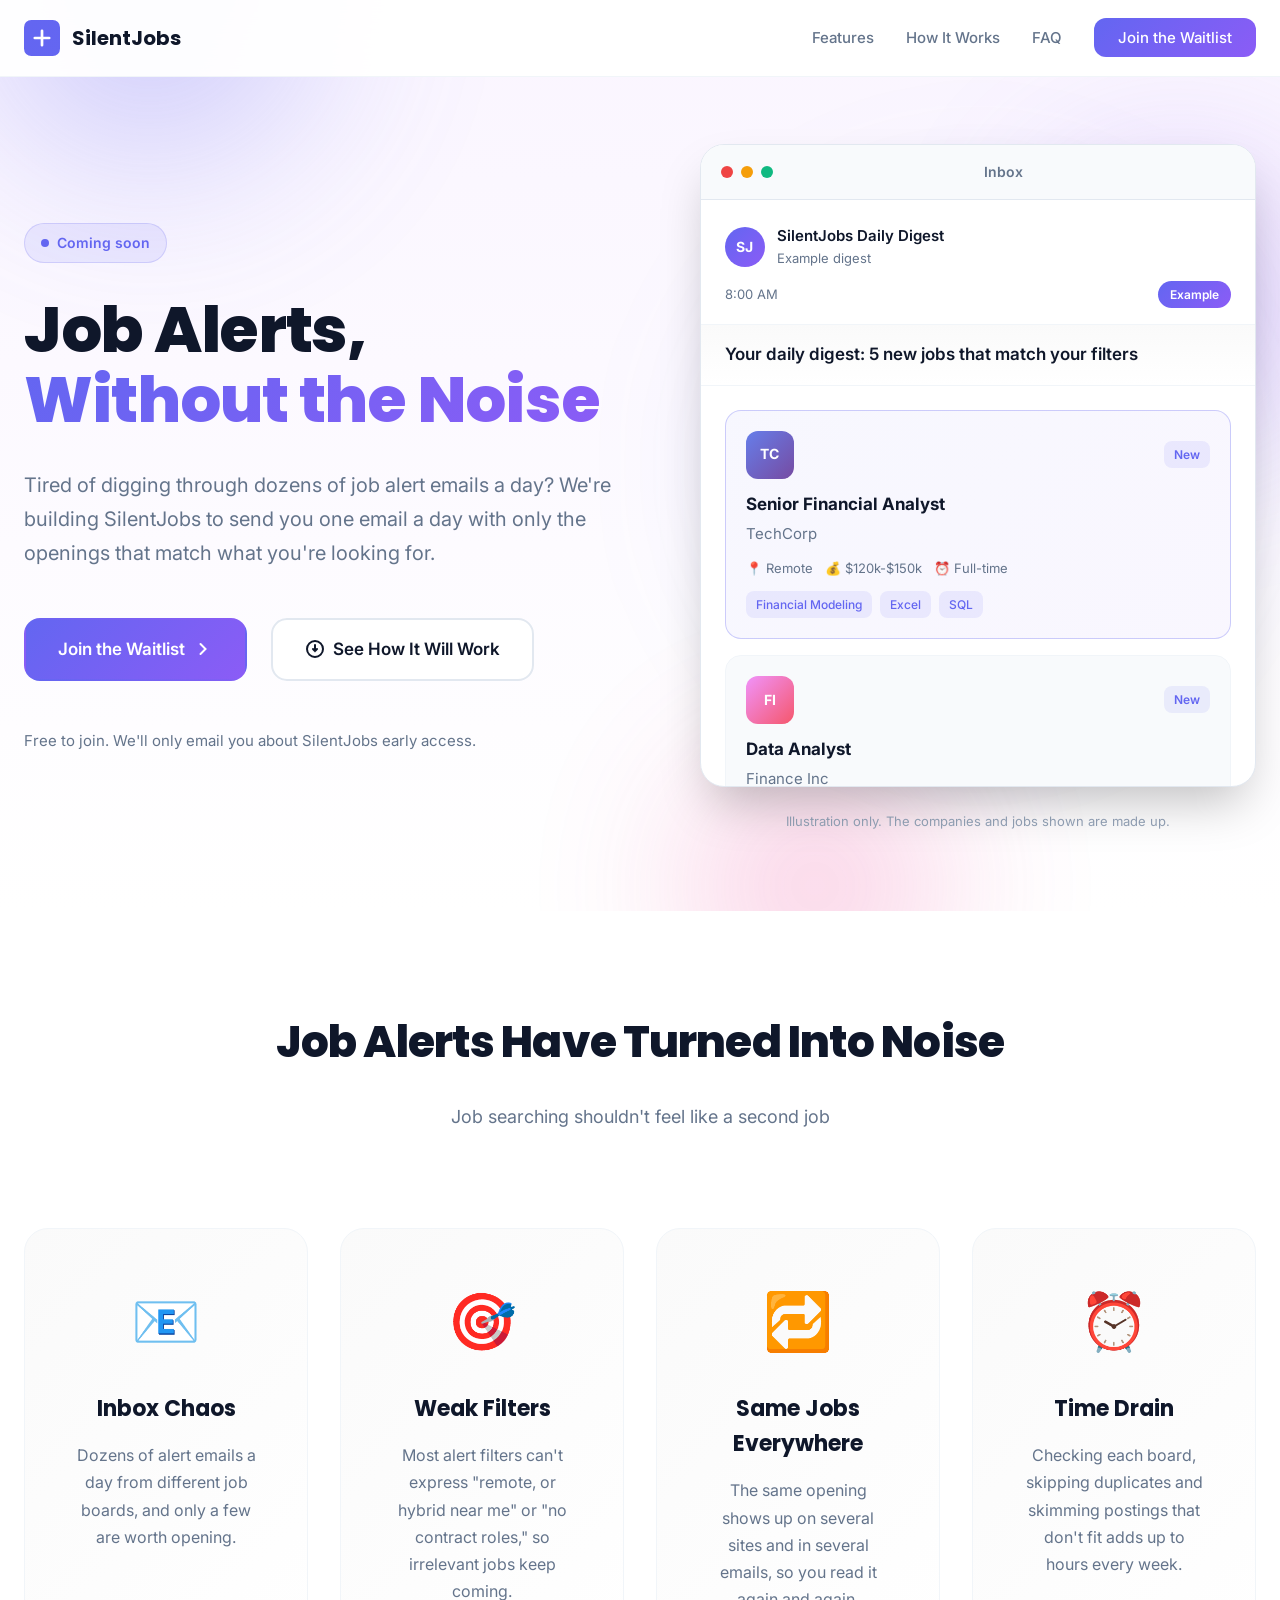
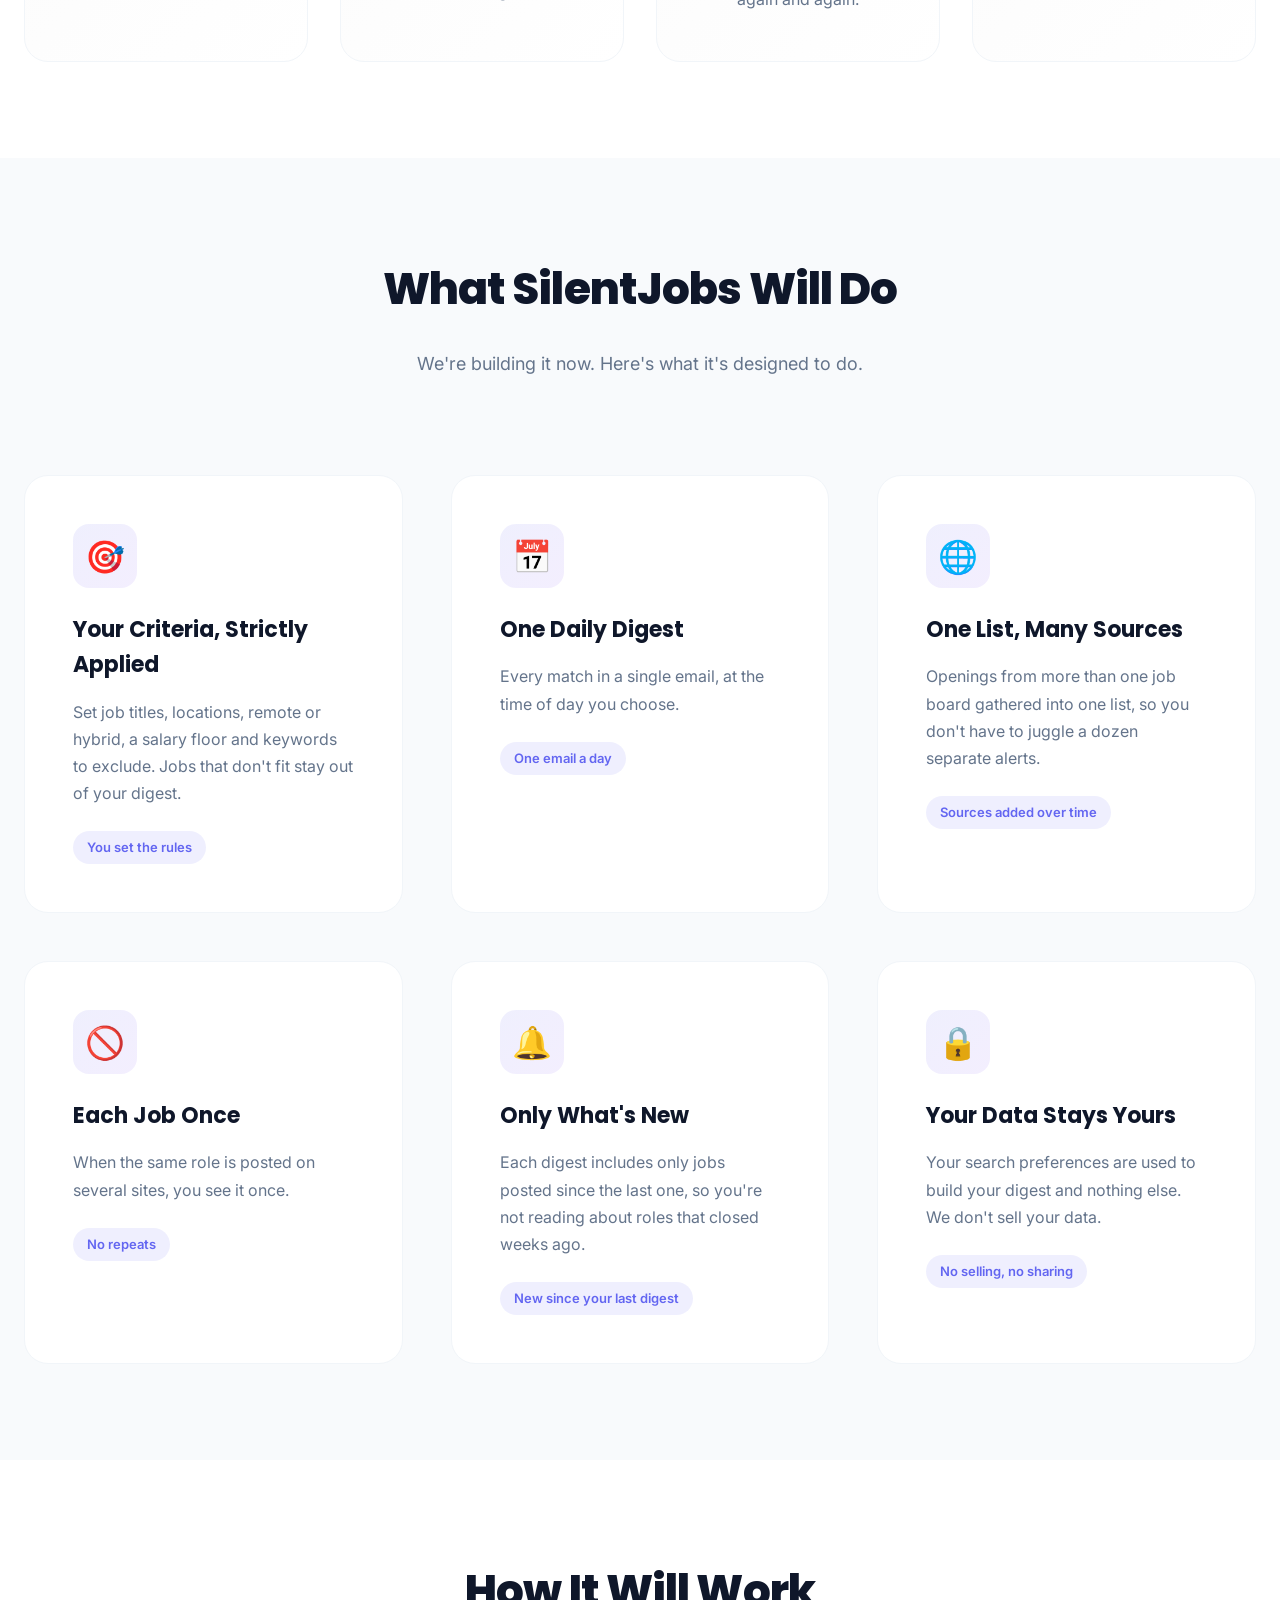
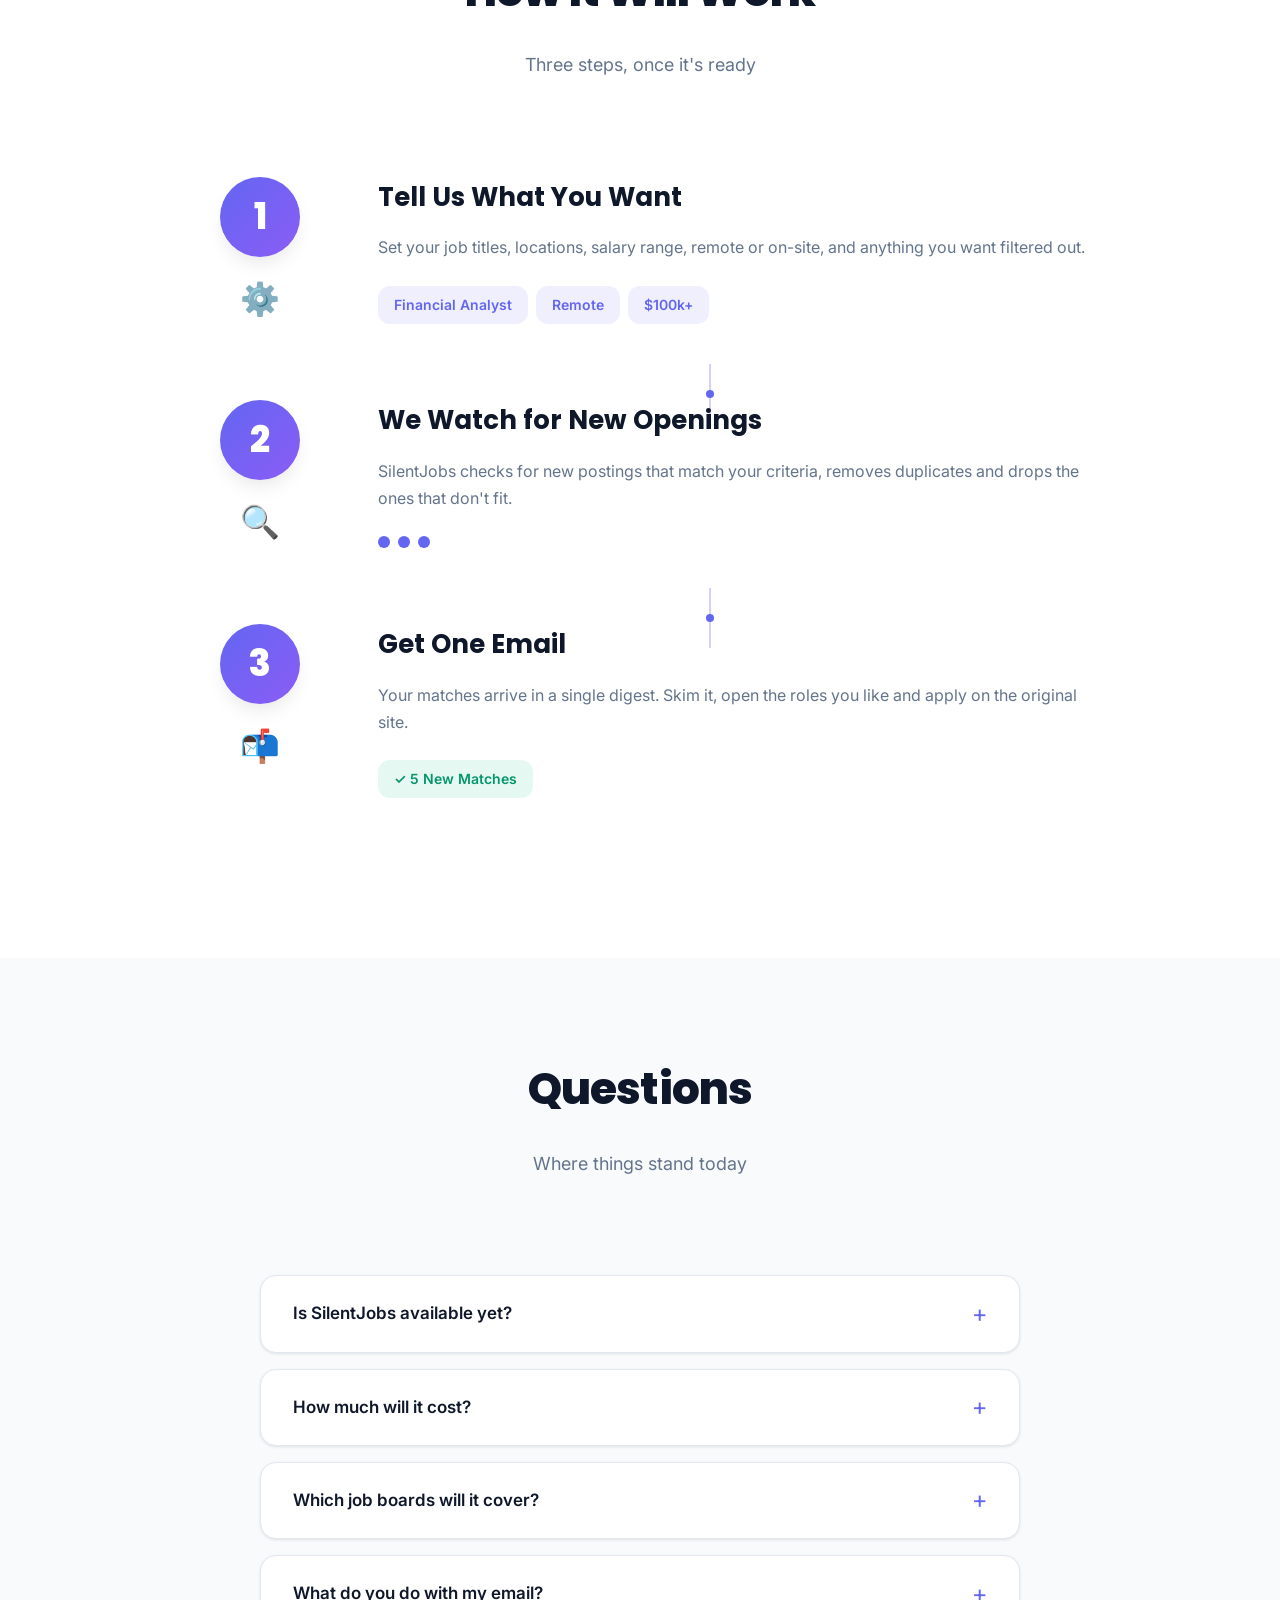
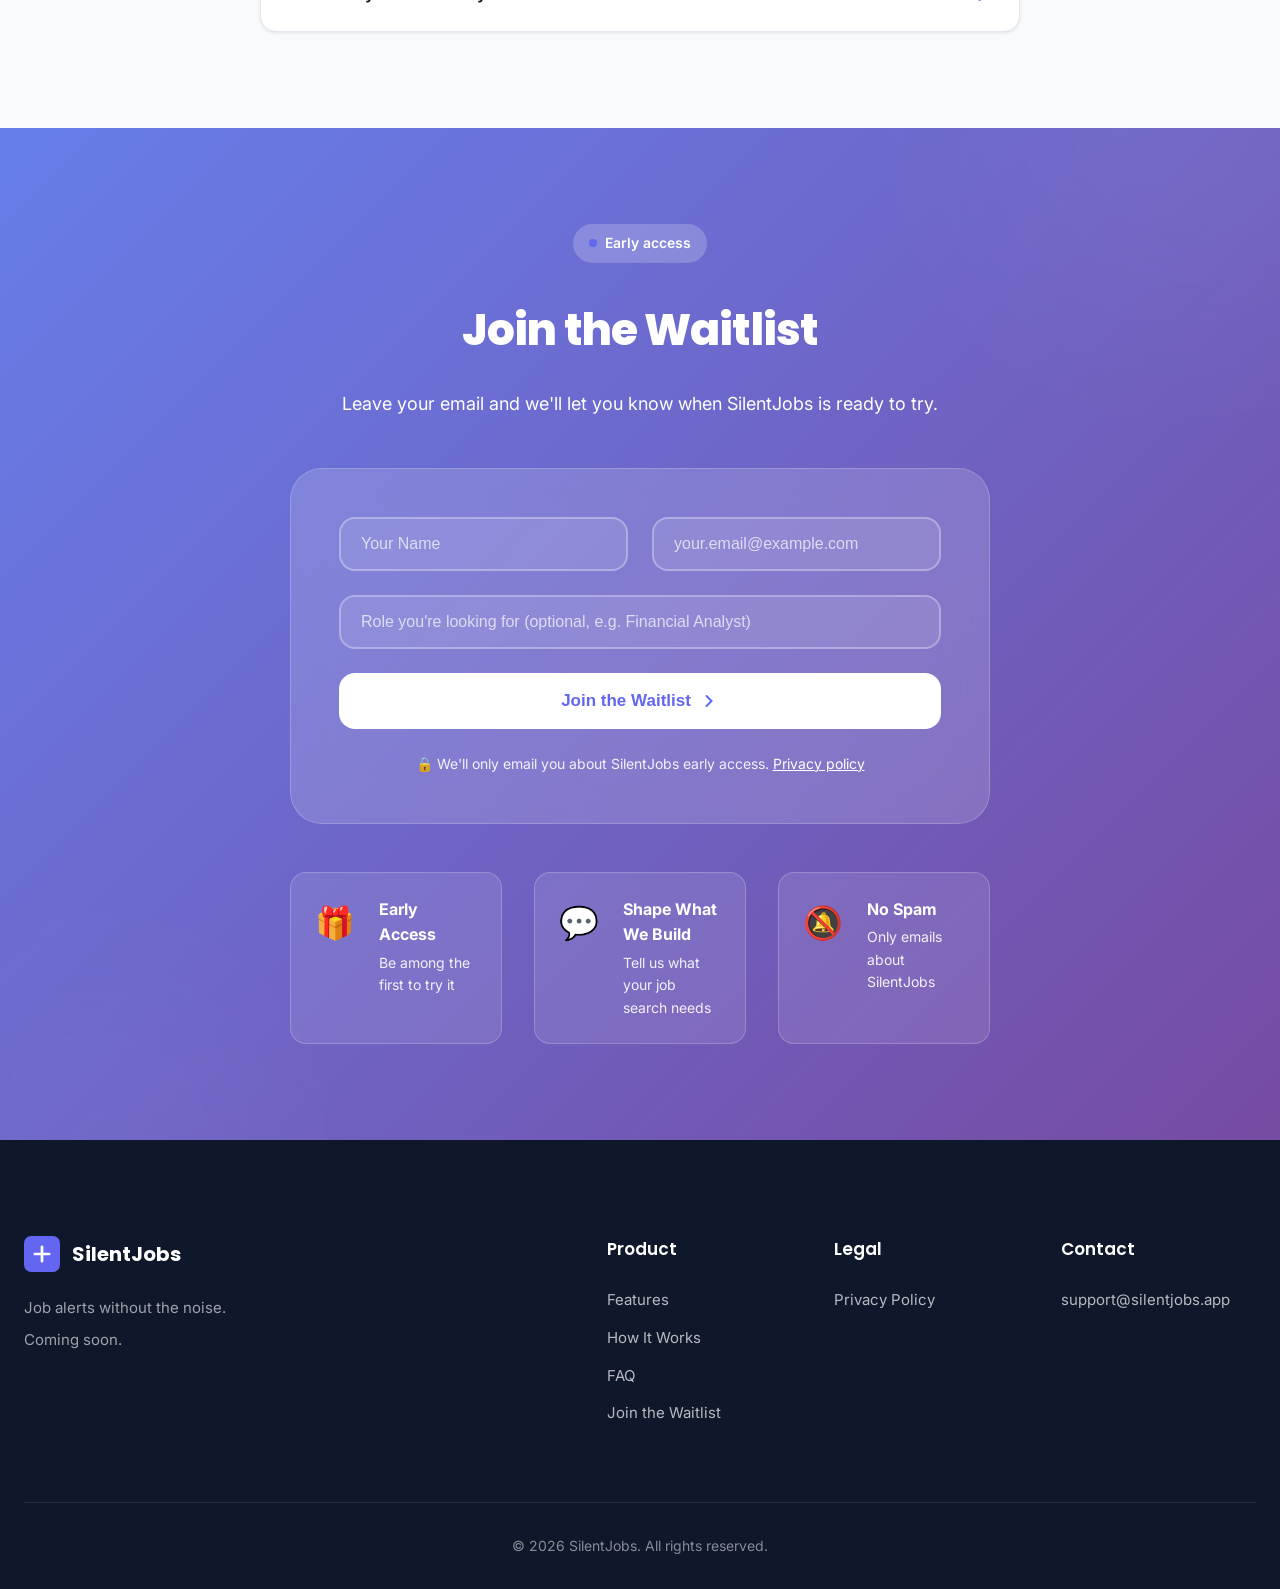
==== index.html @ 8fa4b3b9 "SilentJobs marketing site (coming-soon page and privacy policy)" ====
<!DOCTYPE html>
<html lang="en">
<head>
    <meta charset="UTF-8">
    <meta name="viewport" content="width=device-width, initial-scale=1.0">
    <meta name="description" content="SilentJobs is building a quieter job search: one daily email with only the jobs that match what you're looking for. Join the waitlist for early access.">
    <meta name="author" content="SilentJobs">

    <!-- Open Graph / Social Media -->
    <meta property="og:type" content="website">
    <meta property="og:url" content="https://silentjobs.app/">
    <meta property="og:title" content="SilentJobs - Job Alerts Without the Noise">
    <meta property="og:description" content="We're building one daily email with only the jobs that match what you want. Join the waitlist for early access.">

    <title>SilentJobs - Job Alerts Without the Noise</title>

    <link rel="stylesheet" href="styles.css">
    <link rel="preconnect" href="https://fonts.googleapis.com">
    <link rel="preconnect" href="https://fonts.gstatic.com" crossorigin>
    <link href="https://fonts.googleapis.com/css2?family=Inter:wght@300;400;500;600;700;800;900&family=Poppins:wght@600;700;800&display=swap" rel="stylesheet">
</head>
<body>
    <!-- Navigation -->
    <nav class="navbar">
        <div class="container">
            <div class="nav-content">
                <a href="#home" class="logo">
                    <svg class="logo-svg" viewBox="0 0 40 40" fill="none" xmlns="http://www.w3.org/2000/svg">
                        <rect width="40" height="40" rx="8" fill="url(#logo-gradient)"/>
                        <path d="M20 12v8m0 0v8m0-8h8m-8 0h-8" stroke="white" stroke-width="3" stroke-linecap="round"/>
                        <defs>
                            <linearGradient id="logo-gradient" x1="0" y1="0" x2="40" y2="40">
                                <stop offset="0%" stop-color="#6366f1"/>
                                <stop offset="100%" stop-color="#8b5cf6"/>
                            </linearGradient>
                        </defs>
                    </svg>
                    <span class="logo-text">SilentJobs</span>
                </a>
                <ul class="nav-links">
                    <li><a href="#features">Features</a></li>
                    <li><a href="#how-it-works">How It Works</a></li>
                    <li><a href="#faq">FAQ</a></li>
                    <li><a href="#waitlist" class="btn-nav">Join the Waitlist</a></li>
                </ul>
                <button class="mobile-menu-toggle" aria-label="Toggle menu">
                    <span></span>
                    <span></span>
                    <span></span>
                </button>
            </div>
        </div>
    </nav>

    <!-- Hero Section -->
    <section id="home" class="hero">
        <div class="hero-background">
            <div class="gradient-orb orb-1"></div>
            <div class="gradient-orb orb-2"></div>
            <div class="gradient-orb orb-3"></div>
        </div>
        <div class="container">
            <div class="hero-content">
                <div class="hero-text">
                    <div class="hero-badge">
                        <span class="badge-dot"></span>
                        Coming soon
                    </div>
                    <h1 class="hero-title">
                        Job Alerts,<br>
                        <span class="gradient-text">Without the Noise</span>
                    </h1>
                    <p class="hero-subtitle">
                        Tired of digging through dozens of job alert emails a day? We're building
                        SilentJobs to send you one email a day with only the openings that match
                        what you're looking for.
                    </p>
                    <div class="hero-cta">
                        <a href="#waitlist" class="btn-hero btn-primary">
                            <span>Join the Waitlist</span>
                            <svg width="20" height="20" viewBox="0 0 20 20" fill="none">
                                <path d="M7.5 15L12.5 10L7.5 5" stroke="currentColor" stroke-width="2" stroke-linecap="round"/>
                            </svg>
                        </a>
                        <a href="#how-it-works" class="btn-hero btn-secondary">
                            <svg width="20" height="20" viewBox="0 0 20 20" fill="none">
                                <circle cx="10" cy="10" r="8" stroke="currentColor" stroke-width="2"/>
                                <path d="M8 10L10 12L12 10M10 6V12" stroke="currentColor" stroke-width="2" stroke-linecap="round"/>
                            </svg>
                            <span>See How It Will Work</span>
                        </a>
                    </div>
                    <p class="hero-note">Free to join. We'll only email you about SilentJobs early access.</p>
                </div>
                <div class="hero-visual">
                    <div class="mockup-container" role="img" aria-label="Illustration of a SilentJobs daily digest email with example jobs">
                        <div class="email-mockup">
                            <div class="email-toolbar">
                                <div class="toolbar-dots">
                                    <span class="dot red"></span>
                                    <span class="dot yellow"></span>
                                    <span class="dot green"></span>
                                </div>
                                <div class="toolbar-title">Inbox</div>
                                <div class="toolbar-actions"></div>
                            </div>
                            <div class="email-header">
                                <div class="email-from">
                                    <div class="from-avatar">SJ</div>
                                    <div class="from-info">
                                        <div class="from-name">SilentJobs Daily Digest</div>
                                        <div class="from-email">Example digest</div>
                                    </div>
                                </div>
                                <div class="email-meta">
                                    <span class="email-time">8:00 AM</span>
                                    <span class="email-badge">Example</span>
                                </div>
                            </div>
                            <div class="email-subject">
                                Your daily digest: 5 new jobs that match your filters
                            </div>
                            <div class="email-body">
                                <div class="job-card featured">
                                    <div class="job-header">
                                        <div class="company-logo" style="background: linear-gradient(135deg, #667eea 0%, #764ba2 100%);">TC</div>
                                        <div class="job-match-badge">New</div>
                                    </div>
                                    <div class="job-title">Senior Financial Analyst</div>
                                    <div class="job-company">TechCorp</div>
                                    <div class="job-details">
                                        <span class="detail">📍 Remote</span>
                                        <span class="detail">💰 $120k-$150k</span>
                                        <span class="detail">⏰ Full-time</span>
                                    </div>
                                    <div class="job-tags">
                                        <span class="tag">Financial Modeling</span>
                                        <span class="tag">Excel</span>
                                        <span class="tag">SQL</span>
                                    </div>
                                </div>
                                <div class="job-card">
                                    <div class="job-header">
                                        <div class="company-logo" style="background: linear-gradient(135deg, #f093fb 0%, #f5576c 100%);">FI</div>
                                        <div class="job-match-badge">New</div>
                                    </div>
                                    <div class="job-title">Data Analyst</div>
                                    <div class="job-company">Finance Inc</div>
                                    <div class="job-details">
                                        <span class="detail">📍 Hybrid - NYC</span>
                                        <span class="detail">💰 $95k-$115k</span>
                                        <span class="detail">⏰ Full-time</span>
                                    </div>
                                </div>
                                <div class="job-card blur">
                                    <div class="job-header">
                                        <div class="company-logo" style="background: linear-gradient(135deg, #4facfe 0%, #00f2fe 100%);">BC</div>
                                        <div class="job-match-badge">New</div>
                                    </div>
                                    <div class="job-title">Financial Planning Analyst</div>
                                    <div class="job-company">Bank Corp</div>
                                    <div class="job-details">
                                        <span class="detail">📍 Boston, MA</span>
                                        <span class="detail">💰 $85k-$105k</span>
                                    </div>
                                </div>
                            </div>
                        </div>
                        <div class="mockup-glow"></div>
                    </div>
                    <p class="mockup-caption">Illustration only. The companies and jobs shown are made up.</p>
                </div>
            </div>
        </div>
    </section>

    <!-- Problem Section -->
    <section class="problem-section">
        <div class="container">
            <div class="section-header">
                <h2 class="section-title">Job Alerts Have Turned Into Noise</h2>
                <p class="section-subtitle">Job searching shouldn't feel like a second job</p>
            </div>
            <div class="problems-grid">
                <div class="problem-card">
                    <div class="problem-icon">📧</div>
                    <h3>Inbox Chaos</h3>
                    <p>Dozens of alert emails a day from different job boards, and only a few are worth opening.</p>
                </div>
                <div class="problem-card">
                    <div class="problem-icon">🎯</div>
                    <h3>Weak Filters</h3>
                    <p>Most alert filters can't express "remote, or hybrid near me" or "no contract roles," so irrelevant jobs keep coming.</p>
                </div>
                <div class="problem-card">
                    <div class="problem-icon">🔁</div>
                    <h3>Same Jobs Everywhere</h3>
                    <p>The same opening shows up on several sites and in several emails, so you read it again and again.</p>
                </div>
                <div class="problem-card">
                    <div class="problem-icon">⏰</div>
                    <h3>Time Drain</h3>
                    <p>Checking each board, skipping duplicates and skimming postings that don't fit adds up to hours every week.</p>
                </div>
            </div>
        </div>
    </section>

    <!-- Features Section -->
    <section id="features" class="features-section">
        <div class="container">
            <div class="section-header">
                <h2 class="section-title">What SilentJobs Will Do</h2>
                <p class="section-subtitle">We're building it now. Here's what it's designed to do.</p>
            </div>

            <div class="features-grid">
                <div class="feature-card">
                    <div class="feature-icon-wrapper">
                        <div class="feature-icon">🎯</div>
                    </div>
                    <h3>Your Criteria, Strictly Applied</h3>
                    <p>Set job titles, locations, remote or hybrid, a salary floor and keywords to exclude. Jobs that don't fit stay out of your digest.</p>
                    <div class="feature-highlight">You set the rules</div>
                </div>

                <div class="feature-card">
                    <div class="feature-icon-wrapper">
                        <div class="feature-icon">📅</div>
                    </div>
                    <h3>One Daily Digest</h3>
                    <p>Every match in a single email, at the time of day you choose.</p>
                    <div class="feature-highlight">One email a day</div>
                </div>

                <div class="feature-card">
                    <div class="feature-icon-wrapper">
                        <div class="feature-icon">🌐</div>
                    </div>
                    <h3>One List, Many Sources</h3>
                    <p>Openings from more than one job board gathered into one list, so you don't have to juggle a dozen separate alerts.</p>
                    <div class="feature-highlight">Sources added over time</div>
                </div>

                <div class="feature-card">
                    <div class="feature-icon-wrapper">
                        <div class="feature-icon">🚫</div>
                    </div>
                    <h3>Each Job Once</h3>
                    <p>When the same role is posted on several sites, you see it once.</p>
                    <div class="feature-highlight">No repeats</div>
                </div>

                <div class="feature-card">
                    <div class="feature-icon-wrapper">
                        <div class="feature-icon">🔔</div>
                    </div>
                    <h3>Only What's New</h3>
                    <p>Each digest includes only jobs posted since the last one, so you're not reading about roles that closed weeks ago.</p>
                    <div class="feature-highlight">New since your last digest</div>
                </div>

                <div class="feature-card">
                    <div class="feature-icon-wrapper">
                        <div class="feature-icon">🔒</div>
                    </div>
                    <h3>Your Data Stays Yours</h3>
                    <p>Your search preferences are used to build your digest and nothing else. We don't sell your data.</p>
                    <div class="feature-highlight">No selling, no sharing</div>
                </div>
            </div>
        </div>
    </section>

    <!-- How It Works Section -->
    <section id="how-it-works" class="how-it-works-section">
        <div class="container">
            <div class="section-header">
                <h2 class="section-title">How It Will Work</h2>
                <p class="section-subtitle">Three steps, once it's ready</p>
            </div>
            <div class="steps-container">
                <div class="step">
                    <div class="step-visual">
                        <div class="step-number">1</div>
                        <div class="step-icon">⚙️</div>
                    </div>
                    <div class="step-content">
                        <h3>Tell Us What You Want</h3>
                        <p>Set your job titles, locations, salary range, remote or on-site, and anything you want filtered out.</p>
                        <div class="step-example">
                            <span class="example-tag">Financial Analyst</span>
                            <span class="example-tag">Remote</span>
                            <span class="example-tag">$100k+</span>
                        </div>
                    </div>
                </div>

                <div class="step-connector">
                    <div class="connector-line"></div>
                    <div class="connector-dot"></div>
                </div>

                <div class="step">
                    <div class="step-visual">
                        <div class="step-number">2</div>
                        <div class="step-icon">🔍</div>
                    </div>
                    <div class="step-content">
                        <h3>We Watch for New Openings</h3>
                        <p>SilentJobs checks for new postings that match your criteria, removes duplicates and drops the ones that don't fit.</p>
                        <div class="step-example">
                            <div class="search-animation">
                                <span class="search-dot"></span>
                                <span class="search-dot"></span>
                                <span class="search-dot"></span>
                            </div>
                        </div>
                    </div>
                </div>

                <div class="step-connector">
                    <div class="connector-line"></div>
                    <div class="connector-dot"></div>
                </div>

                <div class="step">
                    <div class="step-visual">
                        <div class="step-number">3</div>
                        <div class="step-icon">📬</div>
                    </div>
                    <div class="step-content">
                        <h3>Get One Email</h3>
                        <p>Your matches arrive in a single digest. Skim it, open the roles you like and apply on the original site.</p>
                        <div class="step-example">
                            <span class="example-tag success">✓ 5 New Matches</span>
                        </div>
                    </div>
                </div>
            </div>
        </div>
    </section>

    <!-- FAQ Section -->
    <section id="faq" class="faq-section">
        <div class="container">
            <div class="section-header">
                <h2 class="section-title">Questions</h2>
                <p class="section-subtitle">Where things stand today</p>
            </div>
            <div class="faq-list">
                <details class="faq-item">
                    <summary>Is SilentJobs available yet?</summary>
                    <p>Not yet. We're building it now. Join the waitlist and we'll email you when early access opens.</p>
                </details>
                <details class="faq-item">
                    <summary>How much will it cost?</summary>
                    <p>We haven't set pricing. Joining the waitlist is free and doesn't commit you to anything.</p>
                </details>
                <details class="faq-item">
                    <summary>Which job boards will it cover?</summary>
                    <p>We'll share the first supported sources when early access opens.</p>
                </details>
                <details class="faq-item">
                    <summary>What do you do with my email?</summary>
                    <p>We use it only to contact you about SilentJobs early access. We don't sell or share it, and you can ask us to delete it at any time. Details are in our <a href="privacy.html">privacy policy</a>.</p>
                </details>
            </div>
        </div>
    </section>

    <!-- Waitlist Section -->
    <section id="waitlist" class="waitlist-section">
        <div class="cta-background">
            <div class="gradient-orb orb-4"></div>
            <div class="gradient-orb orb-5"></div>
        </div>
        <div class="container">
            <div class="waitlist-content">
                <div class="waitlist-header">
                    <span class="waitlist-badge">
                        <span class="badge-dot"></span>
                        Early access
                    </span>
                    <h2 class="section-title">Join the Waitlist</h2>
                    <p class="section-subtitle">Leave your email and we'll let you know when SilentJobs is ready to try.</p>
                </div>

                <!--
                    The form posts to the URL in its action attribute. Set it to a form
                    endpoint (for example https://formspree.io/f/your-form-id) before launch.
                    While it is empty, submitting shows "Signups aren't open yet" and
                    nothing is collected.
                -->
                <form class="waitlist-form" id="waitlistForm" action="" method="post">
                    <div class="form-row">
                        <div class="form-group">
                            <input type="text" id="name" name="name" placeholder="Your Name" autocomplete="name" required>
                        </div>
                        <div class="form-group">
                            <input type="email" id="email" name="email" placeholder="your.email@example.com" autocomplete="email" required>
                        </div>
                    </div>
                    <div class="form-group">
                        <input type="text" id="role" name="role" placeholder="Role you're looking for (optional, e.g. Financial Analyst)">
                    </div>
                    <button type="submit" class="btn-waitlist">
                        <span>Join the Waitlist</span>
                        <svg width="20" height="20" viewBox="0 0 20 20" fill="none">
                            <path d="M7.5 15L12.5 10L7.5 5" stroke="currentColor" stroke-width="2" stroke-linecap="round"/>
                        </svg>
                    </button>
                    <p class="form-status" id="formStatus" role="alert" hidden></p>
                    <p class="form-note">🔒 We'll only email you about SilentJobs early access. <a href="privacy.html">Privacy policy</a></p>
                </form>

                <div class="waitlist-success" id="successMessage" hidden>
                    <div class="success-animation">
                        <div class="success-icon">✓</div>
                    </div>
                    <h3>You're on the list</h3>
                    <p>Thanks for signing up. We'll email you when early access opens.</p>
                </div>

                <div class="waitlist-benefits">
                    <div class="benefit">
                        <div class="benefit-icon">🎁</div>
                        <div class="benefit-text">
                            <strong>Early Access</strong>
                            <span>Be among the first to try it</span>
                        </div>
                    </div>
                    <div class="benefit">
                        <div class="benefit-icon">💬</div>
                        <div class="benefit-text">
                            <strong>Shape What We Build</strong>
                            <span>Tell us what your job search needs</span>
                        </div>
                    </div>
                    <div class="benefit">
                        <div class="benefit-icon">🔕</div>
                        <div class="benefit-text">
                            <strong>No Spam</strong>
                            <span>Only emails about SilentJobs</span>
                        </div>
                    </div>
                </div>
            </div>
        </div>
    </section>

    <!-- Footer -->
    <footer class="footer">
        <div class="container">
            <div class="footer-content">
                <div class="footer-brand">
                    <a href="#home" class="logo">
                        <svg class="logo-svg" viewBox="0 0 40 40" fill="none" xmlns="http://www.w3.org/2000/svg">
                            <rect width="40" height="40" rx="8" fill="url(#logo-gradient-footer)"/>
                            <path d="M20 12v8m0 0v8m0-8h8m-8 0h-8" stroke="white" stroke-width="3" stroke-linecap="round"/>
                            <defs>
                                <linearGradient id="logo-gradient-footer" x1="0" y1="0" x2="40" y2="40">
                                    <stop offset="0%" stop-color="#6366f1"/>
                                    <stop offset="100%" stop-color="#8b5cf6"/>
                                </linearGradient>
                            </defs>
                        </svg>
                        <span class="logo-text">SilentJobs</span>
                    </a>
                    <p class="footer-tagline">Job alerts without the noise.</p>
                    <p class="footer-tagline">Coming soon.</p>
                </div>

                <div class="footer-links">
                    <div class="footer-column">
                        <h4>Product</h4>
                        <ul>
                            <li><a href="#features">Features</a></li>
                            <li><a href="#how-it-works">How It Works</a></li>
                            <li><a href="#faq">FAQ</a></li>
                            <li><a href="#waitlist">Join the Waitlist</a></li>
                        </ul>
                    </div>

                    <div class="footer-column">
                        <h4>Legal</h4>
                        <ul>
                            <li><a href="privacy.html">Privacy Policy</a></li>
                        </ul>
                    </div>

                    <div class="footer-column">
                        <h4>Contact</h4>
                        <ul>
                            <li><a href="mailto:support@silentjobs.app">support@silentjobs.app</a></li>
                        </ul>
                    </div>
                </div>
            </div>

            <div class="footer-bottom">
                <p>&copy; 2026 SilentJobs. All rights reserved.</p>
            </div>
        </div>
    </footer>

    <script src="main.js"></script>
</body>
</html>
---- styles.css ----
/* ===========================
   CSS Variables & Reset
   =========================== */
:root {
    /* Colors */
    --primary: #6366f1;
    --primary-dark: #4f46e5;
    --primary-light: #818cf8;
    --secondary: #8b5cf6;
    --accent: #ec4899;

    --text-primary: #0f172a;
    --text-secondary: #64748b;
    --text-light: #94a3b8;

    --bg-primary: #ffffff;
    --bg-secondary: #f8fafc;
    --bg-tertiary: #f1f5f9;
    --bg-dark: #0f172a;

    --border-color: #e2e8f0;
    --border-light: #f1f5f9;

    /* Gradients */
    --gradient-primary: linear-gradient(135deg, #6366f1 0%, #8b5cf6 100%);
    --gradient-accent: linear-gradient(135deg, #ec4899 0%, #f43f5e 100%);
    --gradient-warm: linear-gradient(135deg, #f093fb 0%, #f5576c 100%);
    --gradient-cool: linear-gradient(135deg, #4facfe 0%, #00f2fe 100%);

    /* Spacing */
    --spacing-xs: 0.5rem;
    --spacing-sm: 1rem;
    --spacing-md: 1.5rem;
    --spacing-lg: 2rem;
    --spacing-xl: 3rem;
    --spacing-2xl: 4rem;
    --spacing-3xl: 6rem;

    /* Border Radius */
    --radius-sm: 0.5rem;
    --radius-md: 0.75rem;
    --radius-lg: 1rem;
    --radius-xl: 1.5rem;
    --radius-2xl: 2rem;

    /* Shadows */
    --shadow-sm: 0 1px 3px 0 rgb(0 0 0 / 0.1);
    --shadow-md: 0 4px 6px -1px rgb(0 0 0 / 0.1);
    --shadow-lg: 0 10px 20px -5px rgb(0 0 0 / 0.1);
    --shadow-xl: 0 20px 25px -5px rgb(0 0 0 / 0.1);
    --shadow-2xl: 0 25px 50px -12px rgb(0 0 0 / 0.25);

    /* Typography */
    --font-family: 'Inter', -apple-system, BlinkMacSystemFont, 'Segoe UI', Roboto, sans-serif;
    --font-heading: 'Poppins', 'Inter', -apple-system, sans-serif;
}

* {
    margin: 0;
    padding: 0;
    box-sizing: border-box;
}

html {
    scroll-behavior: smooth;
    scroll-padding-top: 80px;
}

body {
    font-family: var(--font-family);
    color: var(--text-primary);
    background-color: var(--bg-primary);
    line-height: 1.6;
    overflow-x: hidden;
    -webkit-font-smoothing: antialiased;
    -moz-osx-font-smoothing: grayscale;
}

.container {
    max-width: 1280px;
    margin: 0 auto;
    padding: 0 var(--spacing-md);
}

/* ===========================
   Navigation
   =========================== */
.navbar {
    position: fixed;
    top: 0;
    left: 0;
    right: 0;
    background: rgba(255, 255, 255, 0.95);
    backdrop-filter: blur(20px);
    border-bottom: 1px solid var(--border-light);
    z-index: 1000;
    transition: all 0.3s cubic-bezier(0.4, 0, 0.2, 1);
}

.navbar.scrolled {
    background: rgba(255, 255, 255, 0.98);
    box-shadow: var(--shadow-md);
    border-bottom-color: var(--border-color);
}

.nav-content {
    display: flex;
    justify-content: space-between;
    align-items: center;
    padding: 1.25rem 0;
}

.logo {
    display: flex;
    align-items: center;
    gap: 0.75rem;
    font-size: 1.25rem;
    font-weight: 700;
    font-family: var(--font-heading);
    color: var(--text-primary);
    text-decoration: none;
    transition: transform 0.3s ease;
}

.logo:hover {
    transform: scale(1.02);
}

.logo-svg {
    width: 36px;
    height: 36px;
}

.nav-links {
    display: flex;
    gap: 2rem;
    list-style: none;
    align-items: center;
}

.nav-links a {
    color: var(--text-secondary);
    text-decoration: none;
    font-weight: 500;
    font-size: 0.9375rem;
    transition: all 0.3s ease;
    position: relative;
}

.nav-links a:not(.btn-nav):hover {
    color: var(--primary);
}

.nav-links a:not(.btn-nav)::after {
    content: '';
    position: absolute;
    bottom: -4px;
    left: 0;
    width: 0;
    height: 2px;
    background: var(--gradient-primary);
    transition: width 0.3s ease;
}

.nav-links a:not(.btn-nav):hover::after {
    width: 100%;
}

.btn-nav {
    background: var(--gradient-primary);
    color: white !important;
    padding: 0.625rem 1.5rem;
    border-radius: var(--radius-md);
    font-weight: 600;
    text-decoration: none;
    transition: all 0.3s ease;
}

.btn-nav:hover {
    transform: translateY(-1px);
    box-shadow: var(--shadow-lg);
}

.btn-nav::after {
    display: none;
}

.mobile-menu-toggle {
    display: none;
    flex-direction: column;
    gap: 5px;
    background: none;
    border: none;
    cursor: pointer;
    padding: 0.5rem;
}

.mobile-menu-toggle span {
    width: 24px;
    height: 2px;
    background: var(--text-primary);
    border-radius: 2px;
    transition: all 0.3s ease;
}

/* ===========================
   Hero Section
   =========================== */
.hero {
    position: relative;
    padding: 9rem 0 5rem;
    overflow: hidden;
    background: linear-gradient(180deg, #faf5ff 0%, #ffffff 100%);
}

.hero-background {
    position: absolute;
    top: 0;
    left: 0;
    right: 0;
    bottom: 0;
    overflow: hidden;
    z-index: 0;
}

.gradient-orb {
    position: absolute;
    border-radius: 50%;
    filter: blur(80px);
    opacity: 0.4;
    animation: float 20s ease-in-out infinite;
}

.orb-1 {
    width: 500px;
    height: 500px;
    background: radial-gradient(circle, #6366f1 0%, transparent 70%);
    top: -250px;
    left: -100px;
}

.orb-2 {
    width: 400px;
    height: 400px;
    background: radial-gradient(circle, #8b5cf6 0%, transparent 70%);
    top: 100px;
    right: -100px;
    animation-delay: -5s;
}

.orb-3 {
    width: 350px;
    height: 350px;
    background: radial-gradient(circle, #ec4899 0%, transparent 70%);
    bottom: -150px;
    left: 50%;
    animation-delay: -10s;
}

@keyframes float {
    0%, 100% { transform: translate(0, 0) scale(1); }
    33% { transform: translate(30px, -30px) scale(1.1); }
    66% { transform: translate(-20px, 20px) scale(0.9); }
}

.hero-content {
    position: relative;
    z-index: 1;
    display: grid;
    grid-template-columns: 1.1fr 1fr;
    gap: 4rem;
    align-items: center;
}

.hero-badge {
    display: inline-flex;
    align-items: center;
    gap: 0.5rem;
    background: rgba(99, 102, 241, 0.1);
    color: var(--primary);
    padding: 0.5rem 1rem;
    border-radius: 999px;
    font-size: 0.875rem;
    font-weight: 600;
    margin-bottom: var(--spacing-lg);
    border: 1px solid rgba(99, 102, 241, 0.2);
}

.badge-dot {
    width: 8px;
    height: 8px;
    background: var(--primary);
    border-radius: 50%;
    animation: pulse 2s ease-in-out infinite;
}

@keyframes pulse {
    0%, 100% { opacity: 1; transform: scale(1); }
    50% { opacity: 0.5; transform: scale(1.1); }
}

.hero-title {
    font-size: 4rem;
    font-weight: 800;
    line-height: 1.1;
    margin-bottom: var(--spacing-lg);
    font-family: var(--font-heading);
    letter-spacing: -0.02em;
}

.gradient-text {
    background: var(--gradient-primary);
    -webkit-background-clip: text;
    -webkit-text-fill-color: transparent;
    background-clip: text;
}

.hero-subtitle {
    font-size: 1.25rem;
    color: var(--text-secondary);
    margin-bottom: var(--spacing-xl);
    line-height: 1.7;
    max-width: 600px;
}

.hero-cta {
    display: flex;
    gap: var(--spacing-md);
    margin-bottom: var(--spacing-xl);
    flex-wrap: wrap;
}

.btn-hero {
    display: inline-flex;
    align-items: center;
    gap: 0.5rem;
    padding: 1rem 2rem;
    border-radius: var(--radius-lg);
    font-weight: 600;
    font-size: 1.0625rem;
    text-decoration: none;
    transition: all 0.3s cubic-bezier(0.4, 0, 0.2, 1);
    border: 2px solid transparent;
}

.btn-hero.btn-primary {
    background: var(--gradient-primary);
    color: white;
}

.btn-hero.btn-primary:hover {
    transform: translateY(-2px);
    box-shadow: 0 20px 40px -10px rgba(99, 102, 241, 0.4);
}

.btn-hero.btn-secondary {
    background: white;
    color: var(--text-primary);
    border-color: var(--border-color);
}

.btn-hero.btn-secondary:hover {
    border-color: var(--primary);
    background: rgba(99, 102, 241, 0.05);
    transform: translateY(-2px);
}

.hero-social-proof {
    display: flex;
    align-items: center;
    gap: var(--spacing-md);
}

.avatars {
    display: flex;
}

.avatar {
    width: 40px;
    height: 40px;
    border-radius: 50%;
    display: flex;
    align-items: center;
    justify-content: center;
    color: white;
    font-weight: 600;
    border: 3px solid white;
    margin-left: -12px;
    font-size: 0.875rem;
}

.avatar:first-child {
    margin-left: 0;
}

.social-proof-text {
    display: flex;
    flex-direction: column;
}

.rating {
    color: #fbbf24;
    font-size: 0.875rem;
    letter-spacing: 2px;
}

.social-proof-text p {
    font-size: 0.875rem;
    color: var(--text-secondary);
}

/* Hero Visual / Email Mockup */
.hero-visual {
    position: relative;
}

.mockup-container {
    position: relative;
    animation: float-gentle 6s ease-in-out infinite;
}

@keyframes float-gentle {
    0%, 100% { transform: translateY(0px); }
    50% { transform: translateY(-15px); }
}

.email-mockup {
    background: white;
    border-radius: var(--radius-xl);
    box-shadow: var(--shadow-2xl);
    border: 1px solid var(--border-color);
    overflow: hidden;
}

.email-toolbar {
    display: flex;
    align-items: center;
    justify-content: space-between;
    padding: 1rem 1.25rem;
    background: #f8fafc;
    border-bottom: 1px solid var(--border-color);
}

.toolbar-dots {
    display: flex;
    gap: 0.5rem;
}

.toolbar-dots .dot {
    width: 12px;
    height: 12px;
    border-radius: 50%;
}

.dot.red { background: #ef4444; }
.dot.yellow { background: #f59e0b; }
.dot.green { background: #10b981; }

.toolbar-title {
    font-weight: 600;
    font-size: 0.875rem;
    color: var(--text-secondary);
}

.email-header {
    padding: 1.5rem 1.5rem 1rem;
    border-bottom: 1px solid var(--border-light);
}

.email-from {
    display: flex;
    align-items: center;
    gap: 0.75rem;
    margin-bottom: 0.75rem;
}

.from-avatar {
    width: 40px;
    height: 40px;
    border-radius: 50%;
    background: var(--gradient-primary);
    color: white;
    display: flex;
    align-items: center;
    justify-content: center;
    font-weight: 700;
    font-size: 0.875rem;
}

.from-info {
    flex: 1;
}

.from-name {
    font-weight: 600;
    font-size: 0.9375rem;
    color: var(--text-primary);
}

.from-email {
    font-size: 0.8125rem;
    color: var(--text-secondary);
}

.email-meta {
    display: flex;
    align-items: center;
    gap: 0.75rem;
    justify-content: space-between;
}

.email-time {
    font-size: 0.8125rem;
    color: var(--text-secondary);
}

.email-badge {
    background: var(--gradient-primary);
    color: white;
    padding: 0.25rem 0.75rem;
    border-radius: 999px;
    font-size: 0.75rem;
    font-weight: 600;
}

.email-subject {
    padding: 1rem 1.5rem;
    font-weight: 600;
    font-size: 1.0625rem;
    color: var(--text-primary);
    background: linear-gradient(180deg, #fafafa 0%, white 100%);
    border-bottom: 1px solid var(--border-light);
}

.email-body {
    padding: 1.5rem;
    max-height: 400px;
    overflow: hidden;
}

.job-card {
    background: var(--bg-secondary);
    padding: 1.25rem;
    border-radius: var(--radius-lg);
    margin-bottom: 1rem;
    transition: all 0.3s ease;
    border: 1px solid var(--border-light);
}

.job-card:hover {
    transform: translateX(4px);
    box-shadow: var(--shadow-md);
}

.job-card.blur {
    opacity: 0.5;
    filter: blur(2px);
}

.job-card.featured {
    border-color: rgba(99, 102, 241, 0.3);
    background: linear-gradient(135deg, rgba(99, 102, 241, 0.05) 0%, rgba(139, 92, 246, 0.05) 100%);
}

.job-header {
    display: flex;
    align-items: center;
    justify-content: space-between;
    margin-bottom: 0.75rem;
}

.company-logo {
    width: 48px;
    height: 48px;
    border-radius: var(--radius-md);
    display: flex;
    align-items: center;
    justify-content: center;
    color: white;
    font-weight: 700;
    font-size: 0.875rem;
}

.job-match-badge {
    background: rgba(99, 102, 241, 0.1);
    color: var(--primary);
    padding: 0.25rem 0.625rem;
    border-radius: var(--radius-sm);
    font-size: 0.75rem;
    font-weight: 600;
}

.job-title {
    font-weight: 700;
    font-size: 1.0625rem;
    color: var(--text-primary);
    margin-bottom: 0.25rem;
}

.job-company {
    font-size: 0.9375rem;
    color: var(--text-secondary);
    margin-bottom: 0.75rem;
}

.job-details {
    display: flex;
    flex-wrap: wrap;
    gap: 0.75rem;
    margin-bottom: 0.75rem;
}

.detail {
    font-size: 0.8125rem;
    color: var(--text-secondary);
}

.job-tags {
    display: flex;
    flex-wrap: wrap;
    gap: 0.5rem;
}

.tag {
    background: rgba(99, 102, 241, 0.1);
    color: var(--primary);
    padding: 0.25rem 0.625rem;
    border-radius: var(--radius-sm);
    font-size: 0.75rem;
    font-weight: 500;
}

.mockup-glow {
    position: absolute;
    top: 50%;
    left: 50%;
    width: 120%;
    height: 120%;
    background: radial-gradient(circle, rgba(99, 102, 241, 0.15) 0%, transparent 70%);
    transform: translate(-50%, -50%);
    z-index: -1;
    filter: blur(40px);
}

/* ===========================
   Stats Bar
   =========================== */
.stats-bar {
    background: white;
    border-top: 1px solid var(--border-light);
    border-bottom: 1px solid var(--border-light);
    padding: 2.5rem 0;
}

.stats-grid {
    display: grid;
    grid-template-columns: repeat(7, 1fr);
    align-items: center;
    gap: var(--spacing-md);
}

.stat-item {
    text-align: center;
}

.stat-number {
    font-size: 2.5rem;
    font-weight: 800;
    background: var(--gradient-primary);
    -webkit-background-clip: text;
    -webkit-text-fill-color: transparent;
    background-clip: text;
    font-family: var(--font-heading);
    line-height: 1;
    margin-bottom: 0.5rem;
}

.stat-label {
    font-size: 0.875rem;
    color: var(--text-secondary);
    font-weight: 500;
}

.stat-divider {
    width: 1px;
    height: 40px;
    background: var(--border-color);
    justify-self: center;
}

/* ===========================
   Section Headers
   =========================== */
.section-header {
    text-align: center;
    margin-bottom: var(--spacing-3xl);
}

.section-title {
    font-size: 2.75rem;
    font-weight: 800;
    font-family: var(--font-heading);
    margin-bottom: var(--spacing-md);
    letter-spacing: -0.02em;
    color: var(--text-primary);
}

.section-subtitle {
    font-size: 1.125rem;
    color: var(--text-secondary);
    max-width: 700px;
    margin: 0 auto;
    line-height: 1.7;
}

/* ===========================
   Problem Section
   =========================== */
.problem-section {
    padding: var(--spacing-3xl) 0;
    background: white;
}

.problems-grid {
    display: grid;
    grid-template-columns: repeat(auto-fit, minmax(260px, 1fr));
    gap: var(--spacing-lg);
}

.problem-card {
    background: linear-gradient(135deg, #fafafa 0%, white 100%);
    padding: var(--spacing-xl);
    border-radius: var(--radius-xl);
    text-align: center;
    transition: all 0.3s cubic-bezier(0.4, 0, 0.2, 1);
    border: 1px solid var(--border-light);
}

.problem-card:hover {
    transform: translateY(-8px);
    box-shadow: var(--shadow-xl);
    border-color: rgba(99, 102, 241, 0.2);
}

.problem-icon {
    font-size: 3.5rem;
    margin-bottom: var(--spacing-md);
}

.problem-card h3 {
    font-size: 1.375rem;
    font-weight: 700;
    margin-bottom: var(--spacing-sm);
    font-family: var(--font-heading);
}

.problem-card p {
    color: var(--text-secondary);
    line-height: 1.7;
}

/* ===========================
   Features Section
   =========================== */
.features-section {
    padding: var(--spacing-3xl) 0;
    background: var(--bg-secondary);
}

.features-grid {
    display: grid;
    grid-template-columns: repeat(auto-fit, minmax(340px, 1fr));
    gap: var(--spacing-xl);
}

.feature-card {
    background: white;
    padding: var(--spacing-xl);
    border-radius: var(--radius-xl);
    transition: all 0.3s cubic-bezier(0.4, 0, 0.2, 1);
    border: 1px solid var(--border-light);
    position: relative;
    overflow: hidden;
}

.feature-card::before {
    content: '';
    position: absolute;
    top: 0;
    left: 0;
    right: 0;
    height: 4px;
    background: var(--gradient-primary);
    transform: scaleX(0);
    transition: transform 0.3s ease;
}

.feature-card:hover::before {
    transform: scaleX(1);
}

.feature-card:hover {
    transform: translateY(-8px);
    box-shadow: var(--shadow-xl);
}

.feature-icon-wrapper {
    width: 64px;
    height: 64px;
    background: linear-gradient(135deg, rgba(99, 102, 241, 0.1) 0%, rgba(139, 92, 246, 0.1) 100%);
    border-radius: var(--radius-lg);
    display: flex;
    align-items: center;
    justify-content: center;
    margin-bottom: var(--spacing-md);
}

.feature-icon {
    font-size: 2rem;
}

.feature-card h3 {
    font-size: 1.375rem;
    font-weight: 700;
    margin-bottom: var(--spacing-sm);
    font-family: var(--font-heading);
}

.feature-card p {
    color: var(--text-secondary);
    line-height: 1.7;
    margin-bottom: var(--spacing-md);
}

.feature-highlight {
    display: inline-block;
    background: rgba(99, 102, 241, 0.1);
    color: var(--primary);
    padding: 0.375rem 0.875rem;
    border-radius: 999px;
    font-size: 0.8125rem;
    font-weight: 600;
}

/* ===========================
   How It Works Section
   =========================== */
.how-it-works-section {
    padding: var(--spacing-3xl) 0;
    background: white;
}

.steps-container {
    max-width: 900px;
    margin: 0 auto;
}

.step {
    display: grid;
    grid-template-columns: 140px 1fr;
    gap: var(--spacing-xl);
    margin-bottom: var(--spacing-2xl);
    opacity: 0;
    animation: fadeInUp 0.6s ease forwards;
}

.step:nth-child(2) { animation-delay: 0.1s; }
.step:nth-child(4) { animation-delay: 0.2s; }
.step:nth-child(6) { animation-delay: 0.3s; }

@keyframes fadeInUp {
    from {
        opacity: 0;
        transform: translateY(30px);
    }
    to {
        opacity: 1;
        transform: translateY(0);
    }
}

.step-visual {
    position: relative;
    display: flex;
    flex-direction: column;
    align-items: center;
}

.step-number {
    width: 80px;
    height: 80px;
    background: var(--gradient-primary);
    color: white;
    border-radius: 50%;
    display: flex;
    align-items: center;
    justify-content: center;
    font-size: 2.25rem;
    font-weight: 800;
    font-family: var(--font-heading);
    box-shadow: var(--shadow-lg);
    margin-bottom: var(--spacing-sm);
}

.step-icon {
    font-size: 2rem;
}

.step-content h3 {
    font-size: 1.625rem;
    font-weight: 700;
    margin-bottom: var(--spacing-sm);
    font-family: var(--font-heading);
}

.step-content p {
    color: var(--text-secondary);
    line-height: 1.7;
    margin-bottom: var(--spacing-md);
}

.step-example {
    display: flex;
    flex-wrap: wrap;
    gap: 0.5rem;
    margin-top: var(--spacing-md);
}

.example-tag {
    background: rgba(99, 102, 241, 0.1);
    color: var(--primary);
    padding: 0.5rem 1rem;
    border-radius: var(--radius-md);
    font-size: 0.875rem;
    font-weight: 600;
}

.example-tag.success {
    background: rgba(16, 185, 129, 0.1);
    color: #059669;
}

.search-animation {
    display: flex;
    gap: 0.5rem;
}

.search-dot {
    width: 12px;
    height: 12px;
    background: var(--primary);
    border-radius: 50%;
    animation: bounce 1.4s ease-in-out infinite;
}

.search-dot:nth-child(2) { animation-delay: 0.2s; }
.search-dot:nth-child(3) { animation-delay: 0.4s; }

@keyframes bounce {
    0%, 80%, 100% { transform: scale(0); opacity: 0.5; }
    40% { transform: scale(1); opacity: 1; }
}

.step-connector {
    display: flex;
    flex-direction: column;
    align-items: center;
    margin: -1.5rem 0;
    position: relative;
    left: 70px;
}

.connector-line {
    width: 2px;
    height: 60px;
    background: linear-gradient(180deg, var(--primary) 0%, var(--secondary) 100%);
    opacity: 0.3;
}

.connector-dot {
    width: 8px;
    height: 8px;
    background: var(--primary);
    border-radius: 50%;
    position: absolute;
    top: 50%;
    transform: translateY(-50%);
}

/* ===========================
   Testimonials Section
   =========================== */
.testimonials-section {
    padding: var(--spacing-3xl) 0;
    background: linear-gradient(180deg, #fafafa 0%, white 100%);
}

.testimonials-grid {
    display: grid;
    grid-template-columns: repeat(auto-fit, minmax(320px, 1fr));
    gap: var(--spacing-xl);
}

.testimonial-card {
    background: white;
    padding: var(--spacing-xl);
    border-radius: var(--radius-xl);
    box-shadow: var(--shadow-md);
    transition: all 0.3s cubic-bezier(0.4, 0, 0.2, 1);
    border: 1px solid var(--border-light);
}

.testimonial-card:hover {
    transform: translateY(-8px);
    box-shadow: var(--shadow-xl);
}

.testimonial-rating {
    color: #fbbf24;
    font-size: 1.125rem;
    letter-spacing: 2px;
    margin-bottom: var(--spacing-md);
}

.testimonial-text {
    font-size: 1.0625rem;
    line-height: 1.7;
    color: var(--text-primary);
    margin-bottom: var(--spacing-lg);
    font-style: italic;
}

.testimonial-author {
    display: flex;
    align-items: center;
    gap: 0.75rem;
}

.author-avatar {
    width: 48px;
    height: 48px;
    border-radius: 50%;
    display: flex;
    align-items: center;
    justify-content: center;
    color: white;
    font-weight: 700;
}

.author-name {
    font-weight: 600;
    color: var(--text-primary);
}

.author-title {
    font-size: 0.875rem;
    color: var(--text-secondary);
}

/* ===========================
   Pricing Section
   =========================== */
.pricing-section {
    padding: var(--spacing-3xl) 0;
    background: white;
}

.pricing-grid {
    display: grid;
    grid-template-columns: repeat(auto-fit, minmax(300px, 1fr));
    gap: var(--spacing-xl);
    max-width: 1100px;
    margin: 0 auto;
}

.pricing-card {
    background: white;
    padding: var(--spacing-xl);
    border-radius: var(--radius-2xl);
    border: 2px solid var(--border-color);
    transition: all 0.3s cubic-bezier(0.4, 0, 0.2, 1);
    position: relative;
    display: flex;
    flex-direction: column;
}

.pricing-card:hover {
    transform: translateY(-8px);
    box-shadow: var(--shadow-xl);
}

.pricing-card.featured {
    border-color: var(--primary);
    background: linear-gradient(135deg, rgba(99, 102, 241, 0.03) 0%, rgba(139, 92, 246, 0.03) 100%);
    transform: scale(1.05);
}

.pricing-card.featured:hover {
    transform: scale(1.05) translateY(-8px);
}

.pricing-badge {
    position: absolute;
    top: -14px;
    left: 50%;
    transform: translateX(-50%);
    background: var(--gradient-primary);
    color: white;
    padding: 0.375rem 1.25rem;
    border-radius: 999px;
    font-size: 0.8125rem;
    font-weight: 700;
    text-transform: uppercase;
    letter-spacing: 0.5px;
}

.pricing-header {
    text-align: center;
    padding-bottom: var(--spacing-lg);
    border-bottom: 1px solid var(--border-light);
    margin-bottom: var(--spacing-lg);
}

.pricing-header h3 {
    font-size: 1.5rem;
    font-weight: 700;
    margin-bottom: var(--spacing-md);
    font-family: var(--font-heading);
}

.price {
    display: flex;
    align-items: baseline;
    justify-content: center;
    gap: 0.25rem;
    margin-bottom: var(--spacing-sm);
}

.price-amount {
    font-size: 3.5rem;
    font-weight: 800;
    background: var(--gradient-primary);
    -webkit-background-clip: text;
    -webkit-text-fill-color: transparent;
    background-clip: text;
    font-family: var(--font-heading);
}

.price-period {
    color: var(--text-secondary);
    font-size: 1.125rem;
}

.pricing-description {
    color: var(--text-secondary);
    font-size: 0.9375rem;
}

.pricing-features {
    list-style: none;
    margin-bottom: var(--spacing-lg);
    flex: 1;
}

.pricing-features li {
    padding: 0.75rem 0;
    color: var(--text-primary);
    display: flex;
    align-items: center;
    gap: 0.75rem;
}

.check {
    color: #10b981;
    font-weight: 700;
}

.cross {
    color: var(--text-light);
}

.btn-pricing {
    width: 100%;
    display: block;
    text-align: center;
    padding: 1rem;
    border-radius: var(--radius-lg);
    text-decoration: none;
    font-weight: 600;
    font-size: 1.0625rem;
    background: white;
    color: var(--text-primary);
    border: 2px solid var(--border-color);
    transition: all 0.3s cubic-bezier(0.4, 0, 0.2, 1);
}

.btn-pricing:hover {
    border-color: var(--primary);
    background: rgba(99, 102, 241, 0.05);
}

.btn-pricing.btn-primary {
    background: var(--gradient-primary);
    color: white;
    border: none;
}

.btn-pricing.btn-primary:hover {
    transform: translateY(-2px);
    box-shadow: 0 12px 24px -8px rgba(99, 102, 241, 0.4);
}

.pricing-note {
    text-align: center;
    margin-top: 0.75rem;
    font-size: 0.8125rem;
    color: var(--text-secondary);
}

/* ===========================
   Waitlist Section
   =========================== */
.waitlist-section {
    padding: var(--spacing-3xl) 0;
    background: linear-gradient(135deg, #667eea 0%, #764ba2 100%);
    color: white;
    position: relative;
    overflow: hidden;
}

.cta-background {
    position: absolute;
    top: 0;
    left: 0;
    right: 0;
    bottom: 0;
    overflow: hidden;
}

.orb-4 {
    width: 600px;
    height: 600px;
    background: radial-gradient(circle, rgba(255, 255, 255, 0.15) 0%, transparent 70%);
    top: -300px;
    right: -200px;
}

.orb-5 {
    width: 500px;
    height: 500px;
    background: radial-gradient(circle, rgba(255, 255, 255, 0.1) 0%, transparent 70%);
    bottom: -250px;
    left: -150px;
}

.waitlist-content {
    position: relative;
    z-index: 1;
    max-width: 700px;
    margin: 0 auto;
}

.waitlist-header {
    text-align: center;
    margin-bottom: var(--spacing-xl);
}

.waitlist-badge {
    display: inline-flex;
    align-items: center;
    gap: 0.5rem;
    background: rgba(255, 255, 255, 0.2);
    padding: 0.5rem 1rem;
    border-radius: 999px;
    font-size: 0.875rem;
    font-weight: 600;
    margin-bottom: var(--spacing-lg);
}

.waitlist-section .section-title,
.waitlist-section .section-subtitle {
    color: white;
}

.waitlist-form {
    background: rgba(255, 255, 255, 0.15);
    backdrop-filter: blur(20px);
    padding: var(--spacing-xl);
    border-radius: var(--radius-2xl);
    border: 1px solid rgba(255, 255, 255, 0.2);
    margin-bottom: var(--spacing-xl);
}

.form-row {
    display: grid;
    grid-template-columns: 1fr 1fr;
    gap: var(--spacing-md);
}

.form-group {
    margin-bottom: var(--spacing-md);
}

.form-group input {
    width: 100%;
    padding: 1rem 1.25rem;
    border-radius: var(--radius-lg);
    border: 2px solid rgba(255, 255, 255, 0.3);
    background: rgba(255, 255, 255, 0.1);
    color: white;
    font-size: 1rem;
    transition: all 0.3s ease;
}

.form-group input::placeholder {
    color: rgba(255, 255, 255, 0.7);
}

.form-group input:focus {
    outline: none;
    border-color: white;
    background: rgba(255, 255, 255, 0.2);
}

.btn-waitlist {
    width: 100%;
    display: flex;
    align-items: center;
    justify-content: center;
    gap: 0.5rem;
    padding: 1.125rem 2rem;
    border-radius: var(--radius-lg);
    background: white;
    color: var(--primary);
    border: none;
    font-weight: 700;
    font-size: 1.0625rem;
    cursor: pointer;
    transition: all 0.3s cubic-bezier(0.4, 0, 0.2, 1);
}

.btn-waitlist:hover {
    transform: translateY(-2px);
    box-shadow: 0 12px 24px -8px rgba(0, 0, 0, 0.3);
}

.form-note {
    text-align: center;
    margin-top: var(--spacing-md);
    font-size: 0.875rem;
    color: rgba(255, 255, 255, 0.9);
}

.waitlist-success {
    text-align: center;
    padding: var(--spacing-xl);
    background: rgba(255, 255, 255, 0.15);
    backdrop-filter: blur(20px);
    border-radius: var(--radius-2xl);
    border: 1px solid rgba(255, 255, 255, 0.2);
}

.success-animation {
    margin-bottom: var(--spacing-md);
}

.success-icon {
    width: 80px;
    height: 80px;
    background: rgba(16, 185, 129, 0.2);
    border-radius: 50%;
    display: inline-flex;
    align-items: center;
    justify-content: center;
    font-size: 2.5rem;
    color: #10b981;
    animation: scaleIn 0.5s ease;
}

@keyframes scaleIn {
    from { transform: scale(0); }
    to { transform: scale(1); }
}

.waitlist-success h3 {
    font-size: 1.875rem;
    font-weight: 700;
    margin-bottom: var(--spacing-sm);
    font-family: var(--font-heading);
}

.waitlist-benefits {
    display: grid;
    grid-template-columns: repeat(auto-fit, minmax(200px, 1fr));
    gap: var(--spacing-lg);
}

.benefit {
    display: flex;
    align-items: flex-start;
    gap: var(--spacing-md);
    background: rgba(255, 255, 255, 0.1);
    padding: var(--spacing-md);
    border-radius: var(--radius-lg);
    border: 1px solid rgba(255, 255, 255, 0.2);
}

.benefit-icon {
    font-size: 2rem;
}

.benefit-text {
    display: flex;
    flex-direction: column;
}

.benefit-text strong {
    font-weight: 700;
    margin-bottom: 0.25rem;
}

.benefit-text span {
    font-size: 0.875rem;
    opacity: 0.9;
}

/* ===========================
   Footer
   =========================== */
.footer {
    background: var(--bg-dark);
    color: rgba(255, 255, 255, 0.7);
    padding: var(--spacing-3xl) 0 var(--spacing-lg);
}

.footer-content {
    display: grid;
    grid-template-columns: 1.5fr 2fr;
    gap: var(--spacing-3xl);
    margin-bottom: var(--spacing-2xl);
}

.footer-brand .logo {
    color: white;
    margin-bottom: var(--spacing-md);
}

.footer-tagline {
    color: rgba(255, 255, 255, 0.6);
    margin-bottom: 0.5rem;
    font-size: 0.9375rem;
}

.footer-social {
    display: flex;
    gap: var(--spacing-md);
    margin-top: var(--spacing-lg);
}

.social-link {
    width: 40px;
    height: 40px;
    background: rgba(255, 255, 255, 0.1);
    border-radius: 50%;
    display: flex;
    align-items: center;
    justify-content: center;
    color: rgba(255, 255, 255, 0.7);
    transition: all 0.3s ease;
}

.social-link:hover {
    background: var(--gradient-primary);
    color: white;
    transform: translateY(-2px);
}

.footer-links {
    display: grid;
    grid-template-columns: repeat(3, 1fr);
    gap: var(--spacing-lg);
}

.footer-column h4 {
    color: white;
    margin-bottom: var(--spacing-md);
    font-size: 1.0625rem;
    font-weight: 600;
    font-family: var(--font-heading);
}

.footer-column ul {
    list-style: none;
}

.footer-column li {
    margin-bottom: 0.75rem;
}

.footer-column a {
    color: rgba(255, 255, 255, 0.7);
    text-decoration: none;
    transition: color 0.3s ease;
    font-size: 0.9375rem;
}

.footer-column a:hover {
    color: white;
}

.footer-bottom {
    text-align: center;
    padding-top: var(--spacing-lg);
    border-top: 1px solid rgba(255, 255, 255, 0.1);
    color: rgba(255, 255, 255, 0.5);
    font-size: 0.875rem;
}

/* ===========================
   Responsive Design
   =========================== */
@media (max-width: 1024px) {
    .hero-title {
        font-size: 3.25rem;
    }

    .section-title {
        font-size: 2.25rem;
    }

    .stats-grid {
        grid-template-columns: repeat(4, 1fr);
        row-gap: var(--spacing-lg);
    }

    .stat-divider:nth-child(4),
    .stat-divider:nth-child(6) {
        display: none;
    }
}

@media (max-width: 968px) {
    .hero-content {
        grid-template-columns: 1fr;
        gap: var(--spacing-xl);
    }

    .hero-visual {
        order: -1;
        max-width: 500px;
        margin: 0 auto;
    }

    .hero-title {
        font-size: 2.75rem;
    }

    .nav-links {
        display: none;
    }

    .mobile-menu-toggle {
        display: flex;
    }

    .footer-content {
        grid-template-columns: 1fr;
    }

    .footer-links {
        grid-template-columns: repeat(2, 1fr);
    }

    .pricing-card.featured {
        transform: none;
    }

    .pricing-card.featured:hover {
        transform: translateY(-8px);
    }

    .step {
        grid-template-columns: 100px 1fr;
        gap: var(--spacing-md);
    }

    .step-number {
        width: 60px;
        height: 60px;
        font-size: 1.75rem;
    }

    .step-connector {
        left: 50px;
    }
}

@media (max-width: 640px) {
    .hero {
        padding: 7rem 0 3rem;
    }

    .hero-title {
        font-size: 2.25rem;
    }

    .hero-subtitle {
        font-size: 1.0625rem;
    }

    .hero-cta {
        flex-direction: column;
    }

    .btn-hero {
        width: 100%;
        justify-content: center;
    }

    .section-title {
        font-size: 1.875rem;
    }

    .section-subtitle {
        font-size: 1rem;
    }

    .stats-grid {
        grid-template-columns: repeat(2, 1fr);
    }

    .stat-divider {
        display: none;
    }

    .problems-grid,
    .features-grid,
    .pricing-grid,
    .testimonials-grid {
        grid-template-columns: 1fr;
    }

    .step {
        grid-template-columns: 1fr;
        text-align: center;
    }

    .step-visual {
        flex-direction: row;
        justify-content: center;
        gap: var(--spacing-md);
    }

    .step-connector {
        display: none;
    }

    .form-row {
        grid-template-columns: 1fr;
    }

    .waitlist-benefits {
        grid-template-columns: 1fr;
    }

    .footer-links {
        grid-template-columns: 1fr;
    }

    .email-mockup {
        max-width: 100%;
    }
}

/* ===========================
   Utilities
   =========================== */
.fade-in {
    animation: fadeIn 0.6s ease-out;
}

@keyframes fadeIn {
    from { opacity: 0; }
    to { opacity: 1; }
}

.slide-up {
    animation: slideUp 0.6s ease-out;
}

@keyframes slideUp {
    from {
        opacity: 0;
        transform: translateY(20px);
    }
    to {
        opacity: 1;
        transform: translateY(0);
    }
}

[hidden] {
    display: none !important;
}

/* ===========================
   Honest-launch additions
   =========================== */
.hero-note {
    margin-top: var(--spacing-md);
    font-size: 0.9375rem;
    color: var(--text-secondary);
}

.mockup-caption {
    margin-top: var(--spacing-md);
    text-align: center;
    font-size: 0.8125rem;
    color: var(--text-light);
}

/* FAQ */
.faq-section {
    padding: var(--spacing-3xl) 0;
    background: var(--bg-secondary);
}

.faq-list {
    max-width: 760px;
    margin: 0 auto;
    display: flex;
    flex-direction: column;
    gap: var(--spacing-sm);
}

.faq-item {
    background: var(--bg-primary);
    border: 1px solid var(--border-color);
    border-radius: var(--radius-lg);
    padding: var(--spacing-md) var(--spacing-lg);
    box-shadow: var(--shadow-sm);
}

.faq-item summary {
    cursor: pointer;
    font-weight: 600;
    font-size: 1.0625rem;
    color: var(--text-primary);
    list-style: none;
    display: flex;
    justify-content: space-between;
    align-items: center;
    gap: var(--spacing-sm);
}

.faq-item summary::-webkit-details-marker {
    display: none;
}

.faq-item summary::after {
    content: '+';
    font-size: 1.5rem;
    font-weight: 400;
    color: var(--primary);
    line-height: 1;
}

.faq-item[open] summary::after {
    content: '−';
}

.faq-item p {
    margin-top: var(--spacing-sm);
    color: var(--text-secondary);
    line-height: 1.7;
}

.faq-item a,
.legal-content a {
    color: var(--primary);
}

/* Waitlist form status and privacy link */
.form-status {
    margin-top: var(--spacing-md);
    padding: 0.75rem 1rem;
    border-radius: var(--radius-md);
    background: rgba(15, 23, 42, 0.35);
    border: 1px solid rgba(255, 255, 255, 0.3);
    color: white;
    text-align: center;
    font-weight: 500;
}

.form-note a {
    color: white;
    text-decoration: underline;
}

/* Privacy policy page */
.legal-page {
    padding: 8rem 0 var(--spacing-3xl);
    background: var(--bg-primary);
}

.legal-content {
    max-width: 720px;
    margin: 0 auto;
    color: var(--text-secondary);
    line-height: 1.75;
}

.legal-content h1 {
    font-family: var(--font-heading);
    font-size: 2.5rem;
    color: var(--text-primary);
    margin-bottom: var(--spacing-xs);
}

.legal-content h2 {
    font-family: var(--font-heading);
    font-size: 1.375rem;
    color: var(--text-primary);
    margin: var(--spacing-xl) 0 var(--spacing-sm);
}

.legal-content p,
.legal-content ul {
    margin-bottom: var(--spacing-sm);
}

.legal-content ul {
    padding-left: 1.25rem;
}

.legal-updated {
    font-size: 0.9375rem;
    color: var(--text-light);
}

@media (max-width: 640px) {
    .faq-item {
        padding: var(--spacing-sm) var(--spacing-md);
    }

    .legal-page {
        padding-top: 6.5rem;
    }

    .legal-content h1 {
        font-size: 2rem;
    }
}
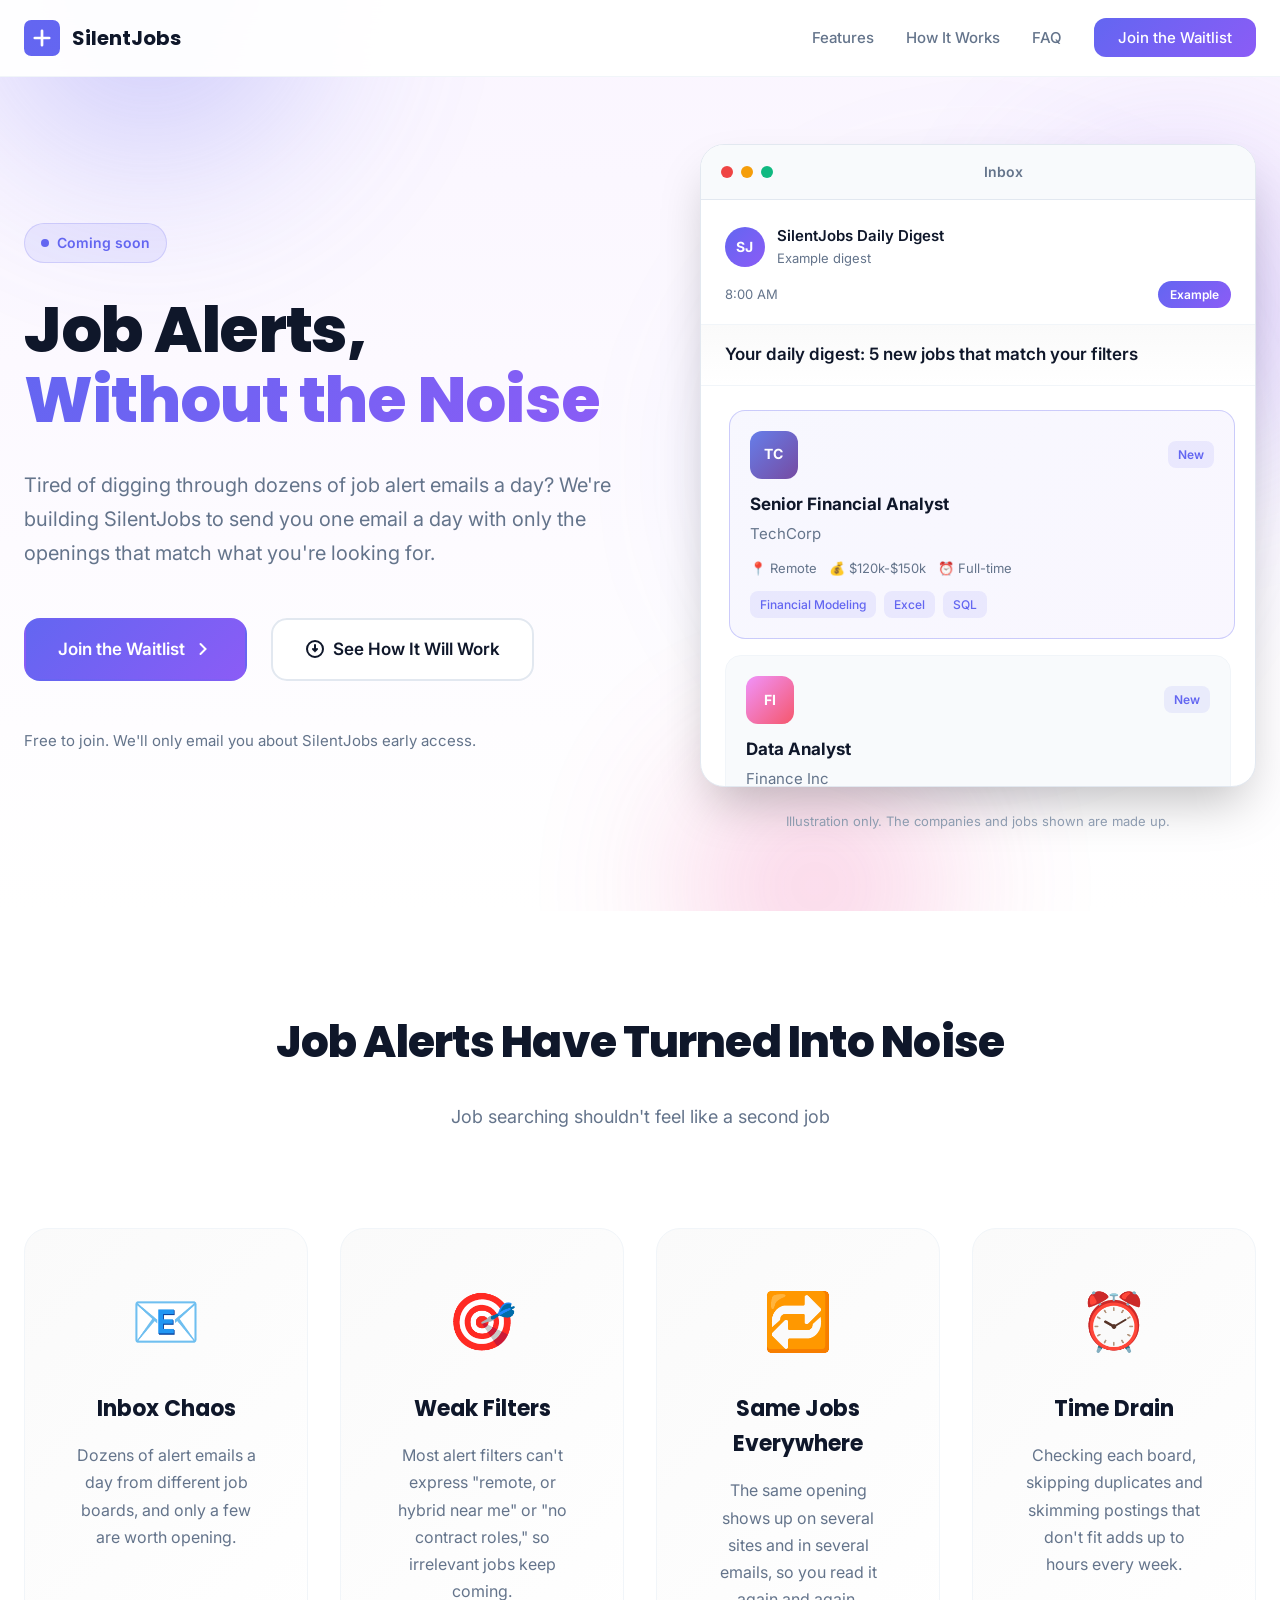
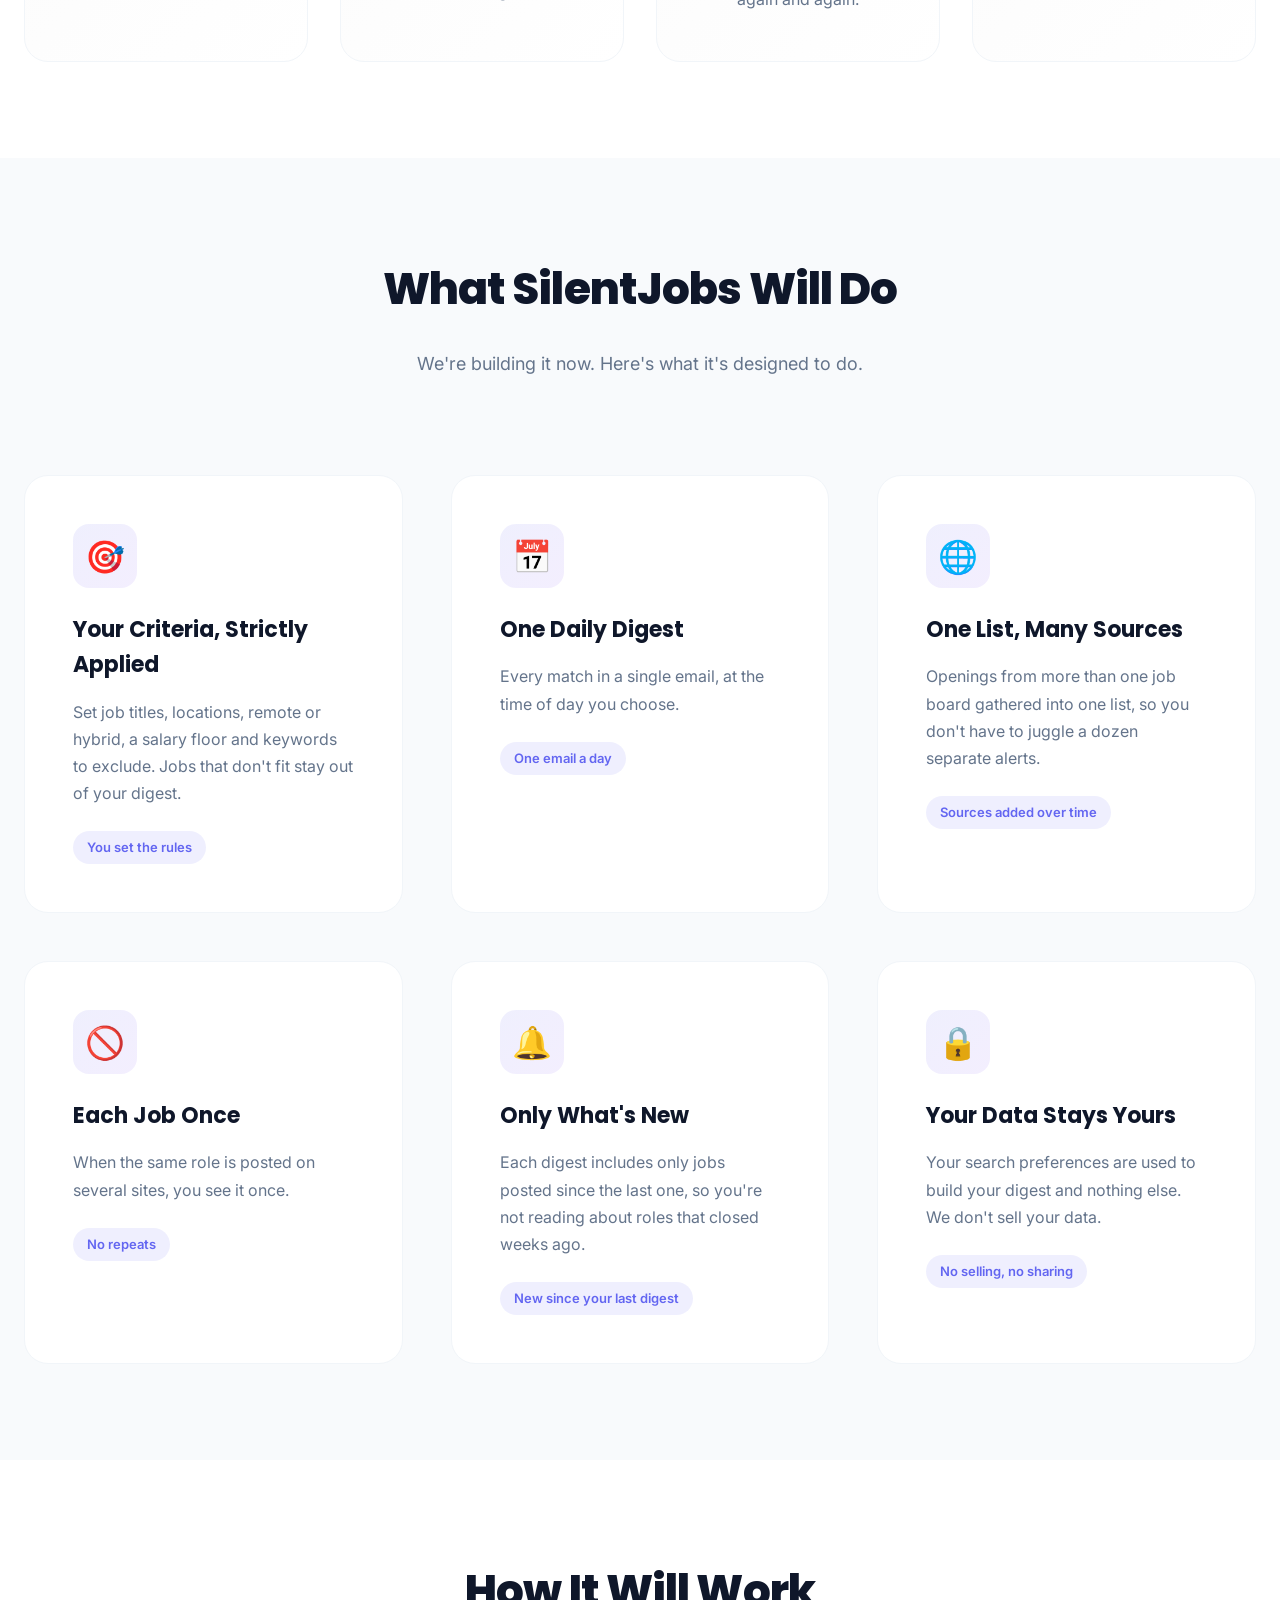
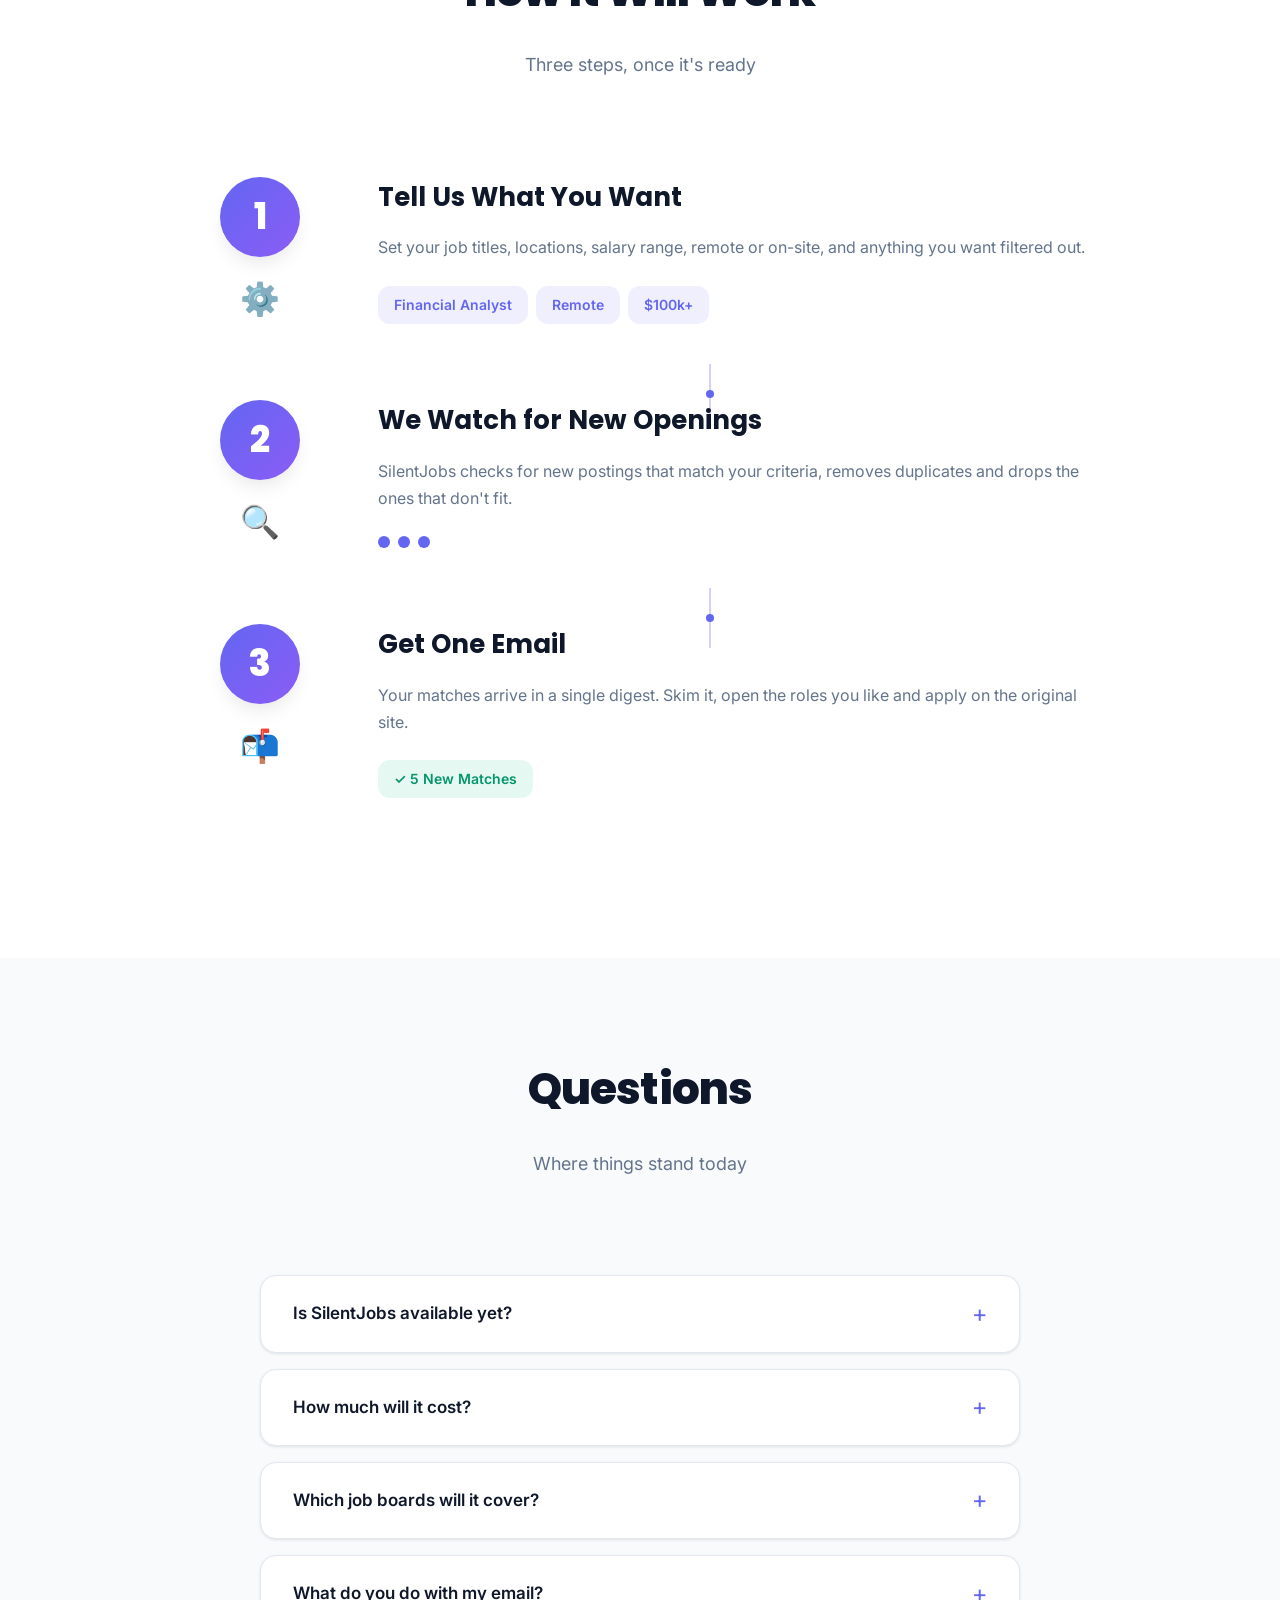
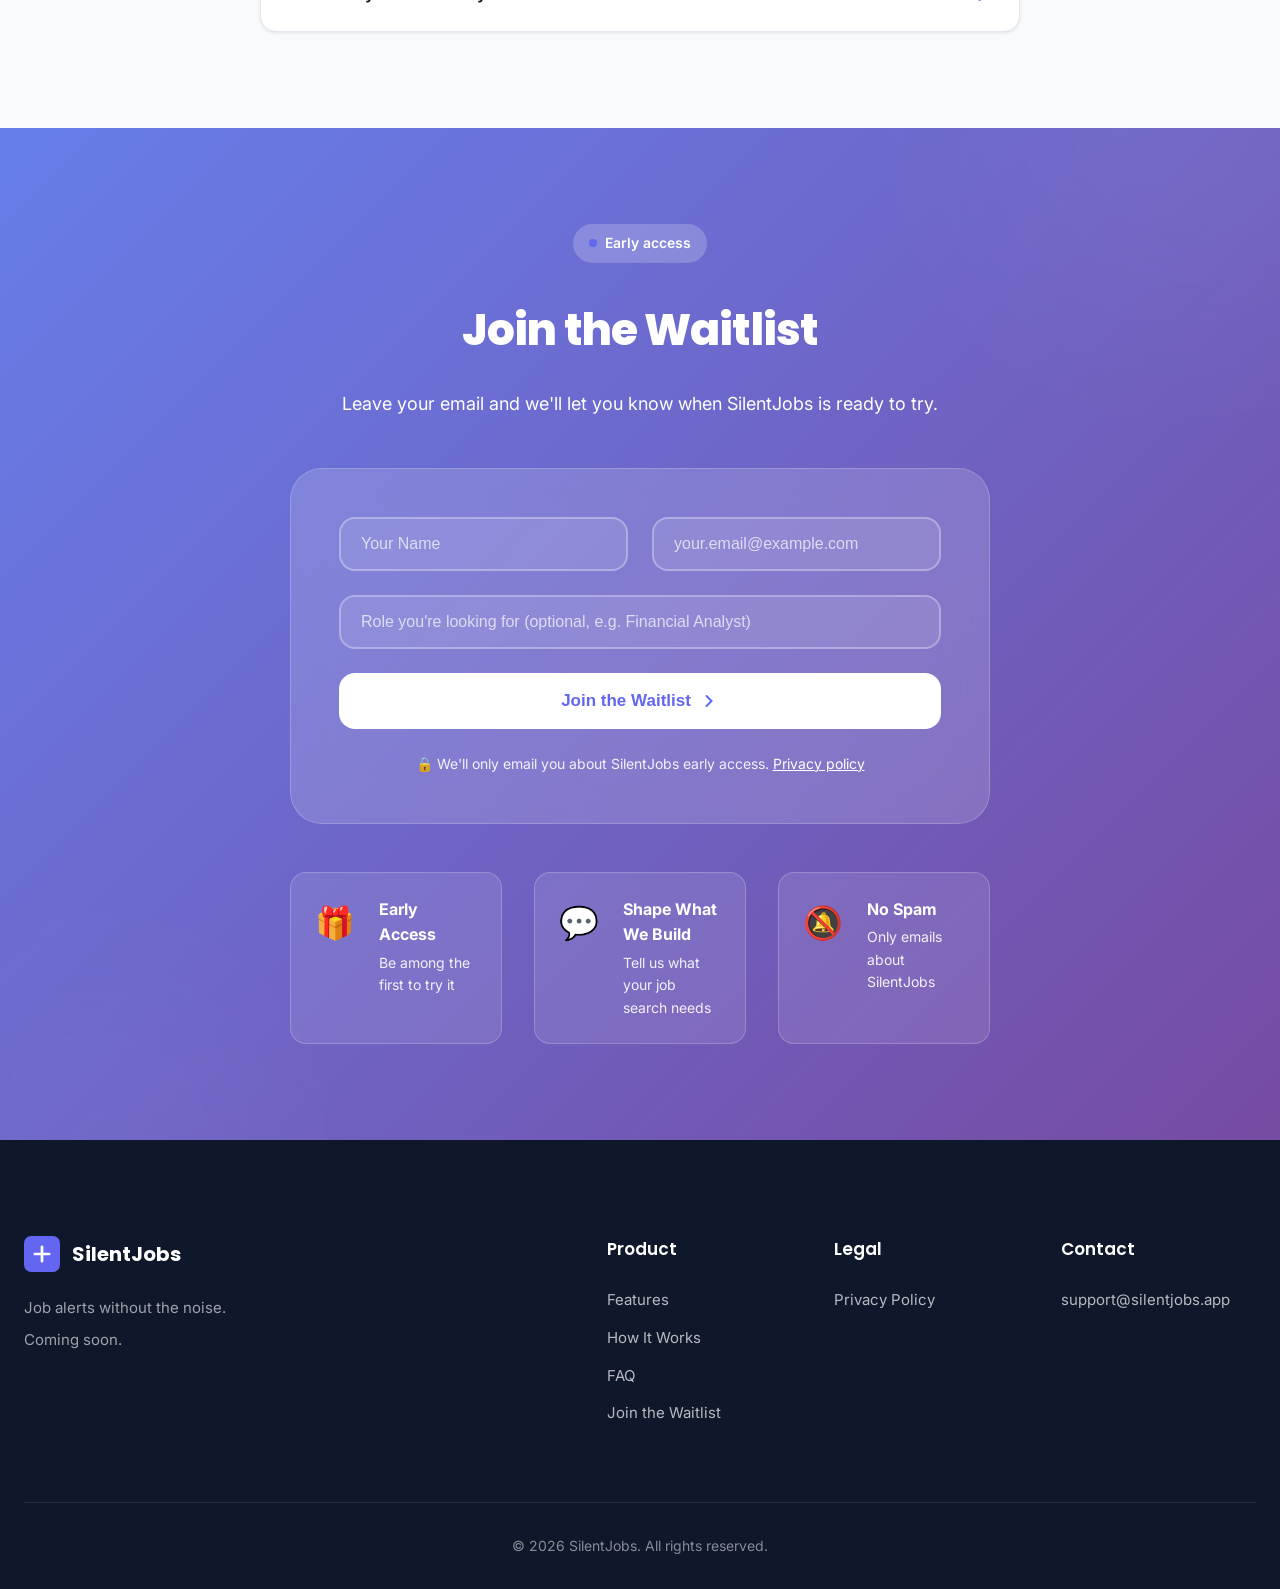
==== commit 2fd30d2d: "Connect waitlist form to Formspree" ====
--- a/index.html
+++ b/index.html
@@ -387,12 +387,11 @@
                 </div>
 
                 <!--
-                    The form posts to the URL in its action attribute. Set it to a form
-                    endpoint (for example https://formspree.io/f/your-form-id) before launch.
-                    While it is empty, submitting shows "Signups aren't open yet" and
-                    nothing is collected.
+                    The form posts to the Formspree endpoint in its action attribute.
+                    Signups show up in the Formspree dashboard and by email.
+                    If the action is emptied, submitting shows "Signups aren't open yet".
                 -->
-                <form class="waitlist-form" id="waitlistForm" action="" method="post">
+                <form class="waitlist-form" id="waitlistForm" action="https://formspree.io/f/xeaaykbe" method="post">
                     <div class="form-row">
                         <div class="form-group">
                             <input type="text" id="name" name="name" placeholder="Your Name" autocomplete="name" required>
